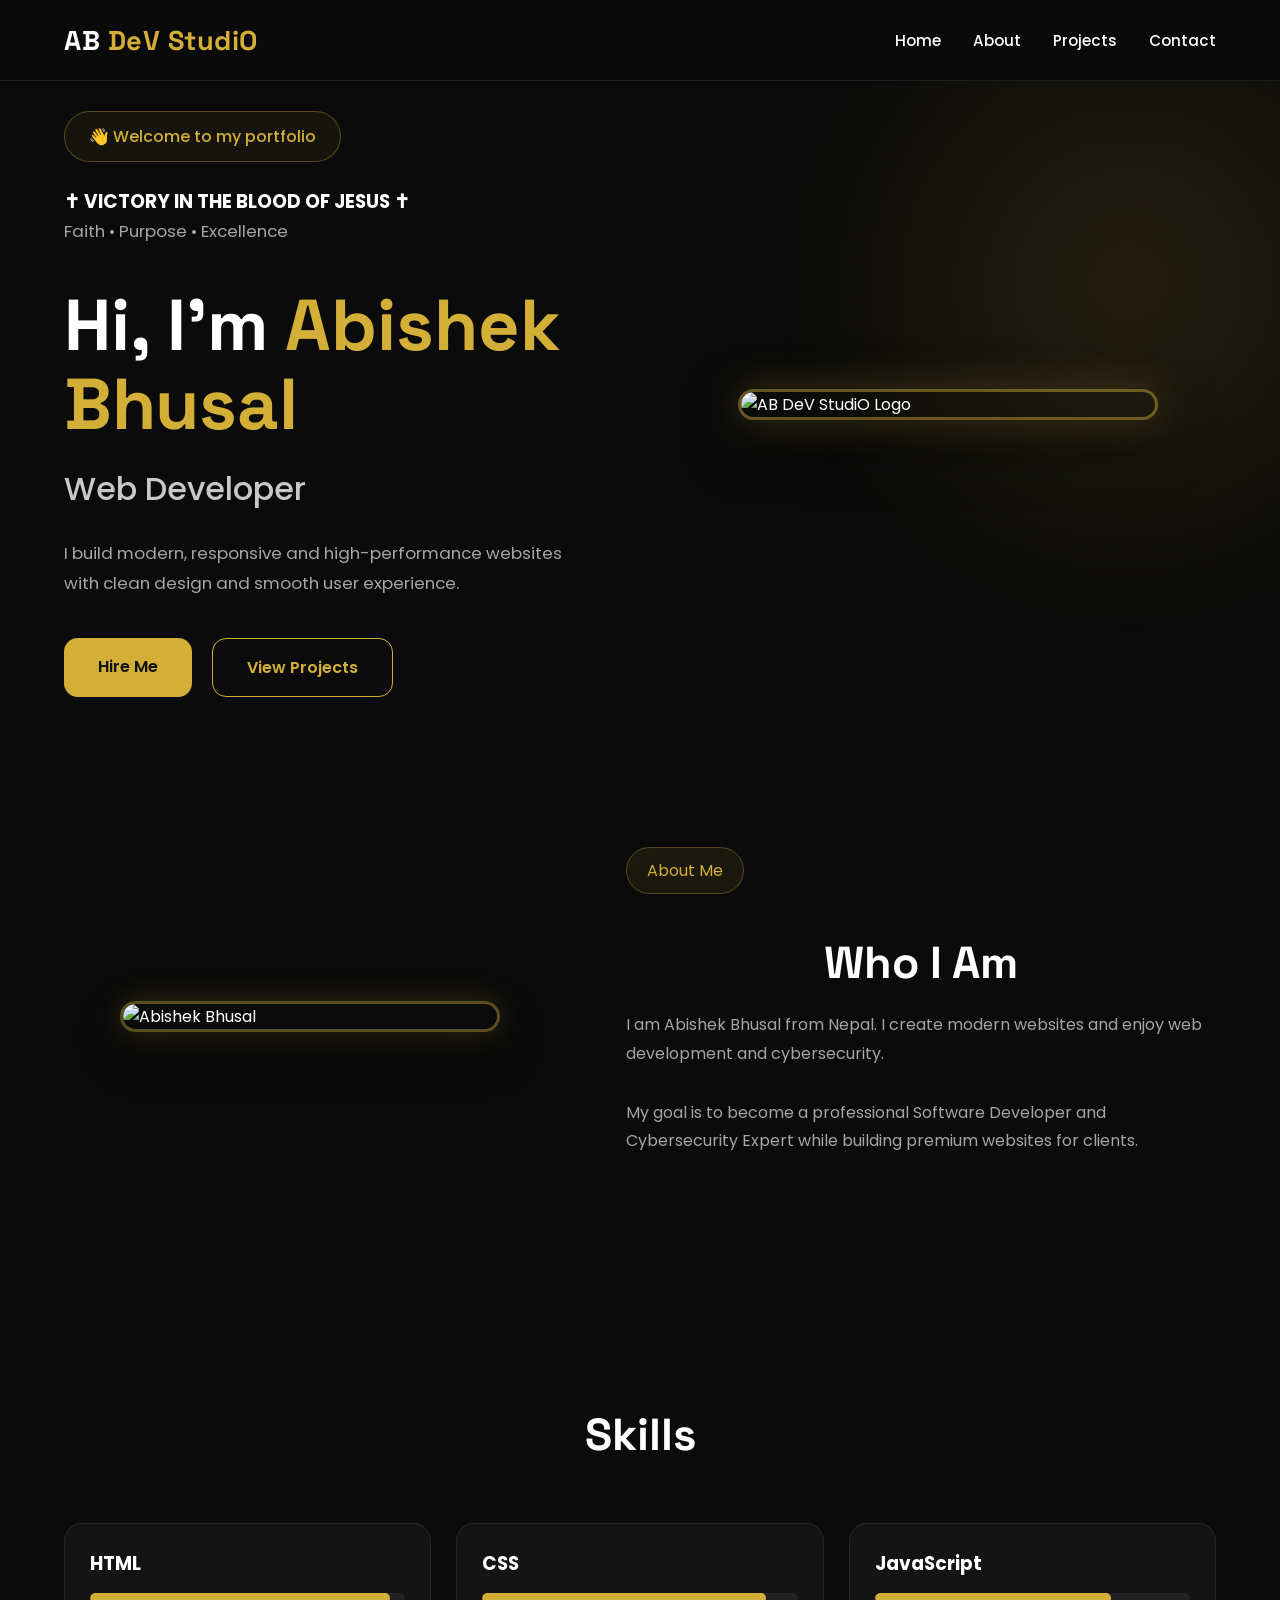
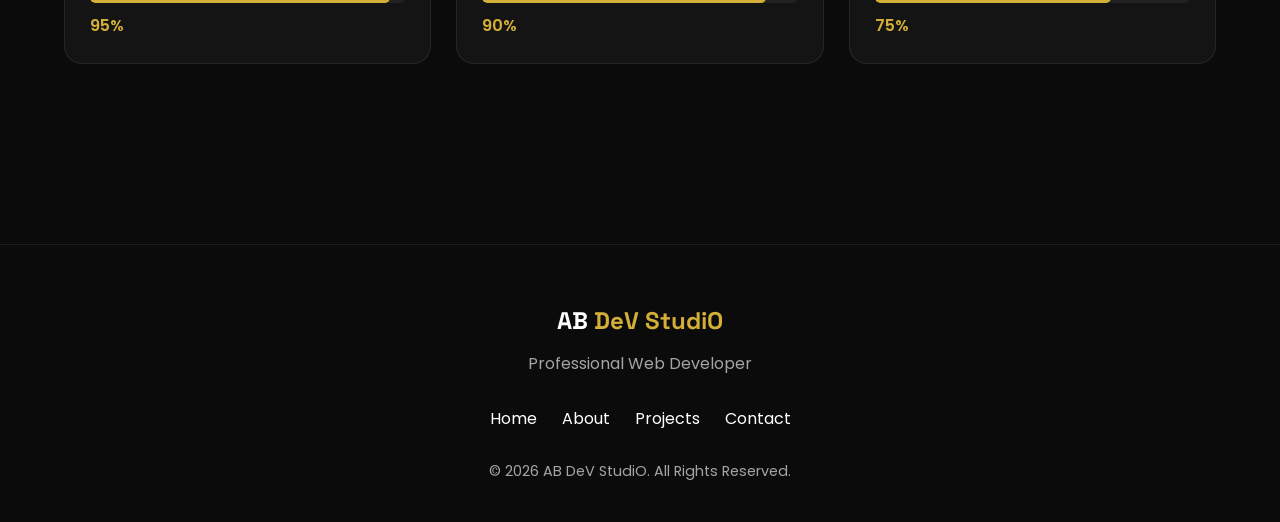
==== index.html @ 5a124c0c "Add files via upload" ====
<!DOCTYPE html>
<html lang="en">
<head>
<meta charset="UTF-8">
<meta name="viewport" content="width=device-width, initial-scale=1.0">
<title>Abishek Bhusal | Web Developer</title>
<link rel="stylesheet" href="style.css">
<link href="https://fonts.googleapis.com/css2?family=Poppins:wght@300;400;500;600;700&family=Space+Grotesk:wght@400;700&display=swap" rel="stylesheet">
</head>
<body>

<header>
  <div class="container navbar">
    <a class="logo" href="index.html">AB <span>DeV StudiO</span></a>
    <ul class="nav-links">
      <li><a href="index.html">Home</a></li>
      <li><a href="about.html">About</a></li>
      <li><a href="projects.html">Projects</a></li>
      <li><a href="contact.html">Contact</a></li>
    </ul>
  </div>
</header>

<section class="hero" id="home">
  <div class="container hero-container">
    <div class="hero-content">
      <span class="hero-tag">👋 Welcome to my portfolio</span>
      <h3 class="faith-text">✝ VICTORY IN THE BLOOD OF JESUS ✝</h3>
      <p class="faith-subtitle">Faith • Purpose • Excellence</p>
      <h1>Hi, I'm <span>Abishek Bhusal</span></h1>
      <h2>Web Developer</h2>
      <p>I build modern, responsive and high-performance websites with clean design and smooth user experience.</p>
      <div class="hero-buttons">
        <a href="contact.html" class="btn-primary">Hire Me</a>
        <a href="projects.html" class="btn-secondary">View Projects</a>
      </div>
    </div>
    <div class="hero-image">
      <img src="assets/logo.png" alt="AB DeV StudiO Logo">
    </div>
  </div>
</section>

<section class="about">

<div class="container about-container">

    <div class="about-image">
        <img src="assets/profile.png" alt="Abishek Bhusal">
    </div>

    <div class="about-content">

        <span class="section-tag">About Me</span>

        <h2 class="section-title">Who I Am</h2>

        <p>
            I am Abishek Bhusal from Nepal. I create modern websites and enjoy
            web development and cybersecurity.
        </p>

        <p>
            My goal is to become a professional Software Developer and
            Cybersecurity Expert while building premium websites for clients.
        </p>

    </div>

</div>

</section>

<section class="skills">
<div class="container">
<h2 class="section-title">Skills</h2>
<div class="skills-grid">
<div class="skill-card"><h3>HTML</h3><div class="progress"><span style="width:95%"></span></div><p>95%</p></div>
<div class="skill-card"><h3>CSS</h3><div class="progress"><span style="width:90%"></span></div><p>90%</p></div>
<div class="skill-card"><h3>JavaScript</h3><div class="progress"><span style="width:75%"></span></div><p>75%</p></div>
</div>
</div>
</section>

<footer class="footer">
<div class="container">
<h2>AB <span>DeV StudiO</span></h2>
<p>Professional Web Developer</p>
<div class="footer-links">
<a href="index.html">Home</a>
<a href="about.html">About</a>
<a href="projects.html">Projects</a>
<a href="contact.html">Contact</a>
</div>
<p class="copyright">© 2026 AB DeV StudiO. All Rights Reserved.</p>
</div>
</footer>

</body>
</html>
---- style.css ----
/* ========================================
   AB Dev Studio Portfolio
   Author: Abishek Bhusal
   Version: 1.0
======================================== */

/* Google Fonts are loaded from HTML */

/* CSS Variables */
:root{
    --bg:#0B0B0B;
    --card:#141414;
    --gold:#D4AF37;
    --white:#FFFFFF;
    --gray:#A5A5A5;

    --container:1200px;

    --transition:.3s ease;
}

/* Reset */

*{
    margin:0;
    padding:0;
    box-sizing:border-box;
}

/* Smooth Scroll */

html{
    scroll-behavior:smooth;
}

/* Body */

body{
    background:var(--bg);
    color:var(--white);
    font-family:'Poppins',sans-serif;
    overflow-x:hidden;
}

/* Images */

img{
    max-width:100%;
    display:block;
}

/* Links */

a{
    color:inherit;
    text-decoration:none;
}

/* List */

ul{
    list-style:none;
}

/* Buttons */

button{
    font-family:inherit;
    cursor:pointer;
}

/* Container */

.container{
    width:90%;
    max-width:var(--container);
    margin:auto;
}
/* ========================================
   HEADER
======================================== */

header {
    width: 100%;
    position: sticky;
    top: 0;
    left: 0;
    z-index: 1000;
    background: rgba(11, 11, 11, 0.85);
    backdrop-filter: blur(12px);
    border-bottom: 1px solid rgba(255, 255, 255, 0.08);
}

.navbar {
    height: 80px;
    display: flex;
    align-items: center;
    justify-content: space-between;
}

.logo {
    font-family: "Space Grotesk", sans-serif;
    font-size: 1.7rem;
    font-weight: 700;
    color: var(--white);
    letter-spacing: 0.5px;
}

.logo span {
    color: var(--gold);
}

.nav-links {
    display: flex;
    align-items: center;
    gap: 32px;
}

.nav-links a {
    color: var(--white);
    font-size: 0.95rem;
    font-weight: 500;
    transition: var(--transition);
    position: relative;
}

.nav-links a:hover {
    color: var(--gold);
}

.nav-links a::after {
    content: "";
    position: absolute;
    left: 0;
    bottom: -6px;
    width: 0;
    height: 2px;
    background: var(--gold);
    transition: var(--transition);
}

.nav-links a:hover::after {
    width: 100%;
}

/* Mobile */

@media (max-width: 768px) {

    .navbar {
        height: 70px;
    }

    .nav-links {
        display: none;
    }

}
/* ========================================
   HERO
======================================== */

.hero{
    min-height:auto;
    display:flex;
    align-items:center;
    padding:40px 0;
}

.hero-container{
    display:grid;
    grid-template-columns:1.1fr .9fr;
    align-items:center;
    gap:70px;
}

.hero-tag{
    display:inline-block;
    padding:10px 18px;
    border:1px solid rgba(212,175,55,.4);
    border-radius:50px;
    color:var(--gold);
    margin-bottom:22px;
    background:rgba(212,175,55,.08);
}

.hero h1{
    font-family:"Space Grotesk",sans-serif;
    font-size:4rem;
    line-height:1.1;
    margin-bottom:18px;
}

.hero h1 span{
    color:var(--gold);
}

.hero h2{
    font-size:1.8rem;
    color:var(--gray);
    margin-bottom:22px;
    font-weight:500;
}

.hero p{
    max-width:560px;
    line-height:1.8;
    color:#cfcfcf;
    margin-bottom:35px;
}

.hero-buttons{
    display:flex;
    gap:18px;
    flex-wrap:wrap;
}

.btn-primary,
.btn-secondary{
    padding:15px 32px;
    border-radius:12px;
    font-weight:600;
    transition:var(--transition);
}

.btn-primary{
    background:var(--gold);
    color:#111;
}

.btn-primary:hover{
    transform:translateY(-4px);
}

.btn-secondary{
    border:1px solid var(--gold);
    color:var(--gold);
}

.btn-secondary:hover{
    background:var(--gold);
    color:#111;
}

.hero-image{
    display:flex;
    justify-content:center;
}

.hero-image img{
    width:420px;
    max-width:100%;
    border-radius:28px;
    border:3px solid rgba(212,175,55,.35);
    box-shadow:
        0 0 30px rgba(212,175,55,.25),
        0 25px 70px rgba(0,0,0,.45);
    transition:var(--transition);
}

.hero-image img:hover{
    transform:translateY(-10px);
}

@media(max-width:900px){

.hero-container{
grid-template-columns:1fr;
text-align:center;
}

.hero p{
margin:auto auto 35px;
}

.hero-buttons{
justify-content:center;
}

.hero h1{
font-size:3rem;
}

.hero-image{
margin-top:40px;
}

.hero-image img{
width:320px;
}

}
/* ========================================
   PREMIUM HERO SECTION
======================================== */

.hero{
    min-height:calc(100vh - 80px);
    display:flex;
    align-items:center;
    position:relative;
    overflow:hidden;
    padding:80px 0;
}

.hero::before{
    content:"";
    position:absolute;
    width:700px;
    height:700px;
    right:-200px;
    top:-150px;
    background:radial-gradient(circle,rgba(212,175,55,.12),transparent 70%);
    filter:blur(20px);
    z-index:0;
}

.hero-container{
    display:grid;
    grid-template-columns:1fr 1fr;
    gap:80px;
    align-items:center;
    position:relative;
    z-index:2;
}

.hero-tag{
    display:inline-block;
    padding:12px 24px;
    border:1px solid rgba(212,175,55,.35);
    border-radius:999px;
    color:var(--gold);
    margin-bottom:25px;
    background:rgba(212,175,55,.06);
    font-weight:500;
}

.hero h1{
    font-size:4.5rem;
    line-height:1.1;
    margin-bottom:20px;
    font-family:"Space Grotesk",sans-serif;
}

.hero h1 span{
    color:var(--gold);
}

.hero h2{
    font-size:2rem;
    color:#c8c8c8;
    margin-bottom:25px;
}

.hero p{
    max-width:600px;
    color:var(--gray);
    line-height:1.8;
    font-size:1.05rem;
    margin-bottom:40px;
}

.hero-buttons{
    display:flex;
    gap:20px;
}

.btn-primary,
.btn-secondary{
    padding:16px 34px;
    border-radius:14px;
    font-weight:600;
    transition:.35s;
}

.btn-primary{
    background:var(--gold);
    color:#111;
}

.btn-primary:hover{
    transform:translateY(-6px);
    box-shadow:0 15px 35px rgba(212,175,55,.35);
}

.btn-secondary{
    border:1px solid var(--gold);
    color:var(--gold);
}

.btn-secondary:hover{
    background:var(--gold);
    color:#111;
}

.hero-image{
    display:flex;
    justify-content:center;
}

.hero-image img{
    width:420px;
    border-radius:30px;
    border:3px solid rgba(212,175,55,.45);
    box-shadow:
    0 0 40px rgba(212,175,55,.25),
    0 20px 60px rgba(0,0,0,.5);
    transition:.4s;
}

.hero-image img:hover{
    transform:translateY(-10px) scale(1.02);
}

@media(max-width:900px){

.hero-container{
grid-template-columns:1fr;
text-align:center;
}

.hero p{
margin:auto auto 35px;
}

.hero-buttons{
justify-content:center;
}

.hero h1{
font-size:3rem;
}

.hero-image{
margin-top:40px;
}

.hero-image img{
width:320px;
}

}
/* ========================================
   ABOUT SECTION
======================================== */

.about{
    padding:100px 0;
}

.about-container{
    display:grid;
    grid-template-columns:1fr 1.2fr;
    gap:70px;
    align-items:center;
}

.about-image{
    display:flex;
    justify-content:center;
}

.about-image img{
    width:380px;
    border-radius:25px;
    border:3px solid rgba(212,175,55,.4);
    box-shadow:
        0 0 30px rgba(212,175,55,.2),
        0 20px 50px rgba(0,0,0,.4);
}

.section-tag{
    display:inline-block;
    padding:10px 20px;
    background:rgba(212,175,55,.08);
    border:1px solid rgba(212,175,55,.3);
    color:var(--gold);
    border-radius:50px;
    margin-bottom:20px;
}

.about-content h2{
    font-size:2.8rem;
    margin-bottom:20px;
    font-family:"Space Grotesk",sans-serif;
}

.about-content p{
    color:var(--gray);
    line-height:1.8;
    margin-bottom:30px;
}

.about-info{
    display:grid;
    grid-template-columns:repeat(2,1fr);
    gap:18px;
}

.about-info div{
    background:var(--card);
    padding:18px;
    border-radius:12px;
    border:1px solid rgba(255,255,255,.06);
}

.about-info strong{
    color:var(--gold);
}

@media(max-width:900px){

.about-container{
    grid-template-columns:1fr;
    text-align:center;
}

.about-image{
    margin-bottom:40px;
}

.about-image img{
    width:300px;
}

.about-info{
    grid-template-columns:1fr;
}

}
/* ========================================
   SKILLS
======================================== */

.skills{
    padding:100px 0;
}

.section-title{
    font-size:2.8rem;
    text-align:center;
    margin:20px 0 60px;
    font-family:"Space Grotesk",sans-serif;
}

.skills .section-tag{
    display:table;
    margin:0 auto;
}

.skills-grid{
    display:grid;
    grid-template-columns:repeat(auto-fit,minmax(280px,1fr));
    gap:25px;
}

.skill-card{
    background:var(--card);
    padding:25px;
    border-radius:18px;
    border:1px solid rgba(255,255,255,.08);
    transition:.3s;
}

.skill-card:hover{
    transform:translateY(-8px);
    border-color:rgba(212,175,55,.5);
}

.skill-card h3{
    margin-bottom:15px;
}

.progress{
    width:100%;
    height:10px;
    background:#222;
    border-radius:50px;
    overflow:hidden;
    margin-bottom:10px;
}

.progress span{
    display:block;
    height:100%;
    background:var(--gold);
    border-radius:50px;
}

.skill-card p{
    color:var(--gold);
    font-weight:600;
}
/* ========================================
   SERVICES
======================================== */

.services{
    padding:100px 0;
}

.services-grid{
    display:grid;
    grid-template-columns:repeat(auto-fit,minmax(300px,1fr));
    gap:30px;
}

.service-card{
    background:var(--card);
    padding:35px;
    border-radius:20px;
    border:1px solid rgba(255,255,255,.08);
    transition:.3s;
}

.service-card:hover{
    transform:translateY(-10px);
    border-color:var(--gold);
    box-shadow:0 20px 40px rgba(212,175,55,.15);
}

.service-card h3{
    color:var(--gold);
    margin-bottom:18px;
    font-size:1.4rem;
}

.service-card p{
    color:var(--gray);
    line-height:1.8;
}
/* ========================================
   SERVICES
======================================== */

.services{
    padding:100px 0;
}

.services-grid{
    display:grid;
    grid-template-columns:repeat(auto-fit,minmax(300px,1fr));
    gap:30px;
}

.service-card{
    background:var(--card);
    padding:35px;
    border-radius:20px;
    border:1px solid rgba(255,255,255,.08);
    transition:.3s;
}

.service-card:hover{
    transform:translateY(-10px);
    border-color:var(--gold);
    box-shadow:0 20px 40px rgba(212,175,55,.15);
}

.service-card h3{
    color:var(--gold);
    margin-bottom:18px;
    font-size:1.4rem;
}

.service-card p{
    color:var(--gray);
    line-height:1.8;
}
/* ========================================
   CONTACT
======================================== */

.contact{
    padding:100px 0;
}

.contact-container{
    display:grid;
    grid-template-columns:1fr 1fr;
    gap:50px;
    align-items:start;
}

.contact-info h3{
    color:var(--gold);
    margin-bottom:20px;
}

.contact-info p{
    color:var(--gray);
    line-height:1.8;
    margin-bottom:15px;
}

.contact-form{
    display:flex;
    flex-direction:column;
    gap:20px;
}

.contact-form input,
.contact-form textarea{
    width:100%;
    padding:16px;
    background:var(--card);
    border:1px solid rgba(255,255,255,.08);
    border-radius:12px;
    color:var(--white);
    font-family:inherit;
}

.contact-form input:focus,
.contact-form textarea:focus{
    outline:none;
    border-color:var(--gold);
}

.contact-form textarea{
    resize:none;
}

@media(max-width:900px){

.contact-container{
    grid-template-columns:1fr;
}

}
/* ========================================
   FOOTER
======================================== */

.footer{
    padding:60px 0 30px;
    text-align:center;
    border-top:1px solid rgba(255,255,255,.08);
    margin-top:80px;
}

.footer h2{
    font-family:"Space Grotesk",sans-serif;
    margin-bottom:15px;
}

.footer h2 span{
    color:var(--gold);
}

.footer p{
    color:var(--gray);
    margin:10px 0;
}

.footer-links{
    display:flex;
    justify-content:center;
    gap:25px;
    flex-wrap:wrap;
    margin:30px 0;
}

.footer-links a{
    transition:.3s;
}

.footer-links a:hover{
    color:var(--gold);
}

.copyright{
    font-size:.9rem;
    color:#888;
}
/* Home Hero Fix */
.hero{
    min-height: auto !important;
    padding: 30px 0 50px !important;
}

.hero-container{
    min-height: auto !important;
}
.social-links{
    display:flex;
    justify-content:center;
    flex-wrap:wrap;
    gap:15px;
    margin-top:30px;
}

.social-links a{
    background:#141414;
    color:#fff;
    padding:12px 22px;
    border:1px solid rgba(212,175,55,.4);
    border-radius:12px;
    transition:.3s;
    font-weight:600;
}

.social-links a:hover{
    background:#D4AF37;
    color:#111;
    transform:translateY(-5px);
}
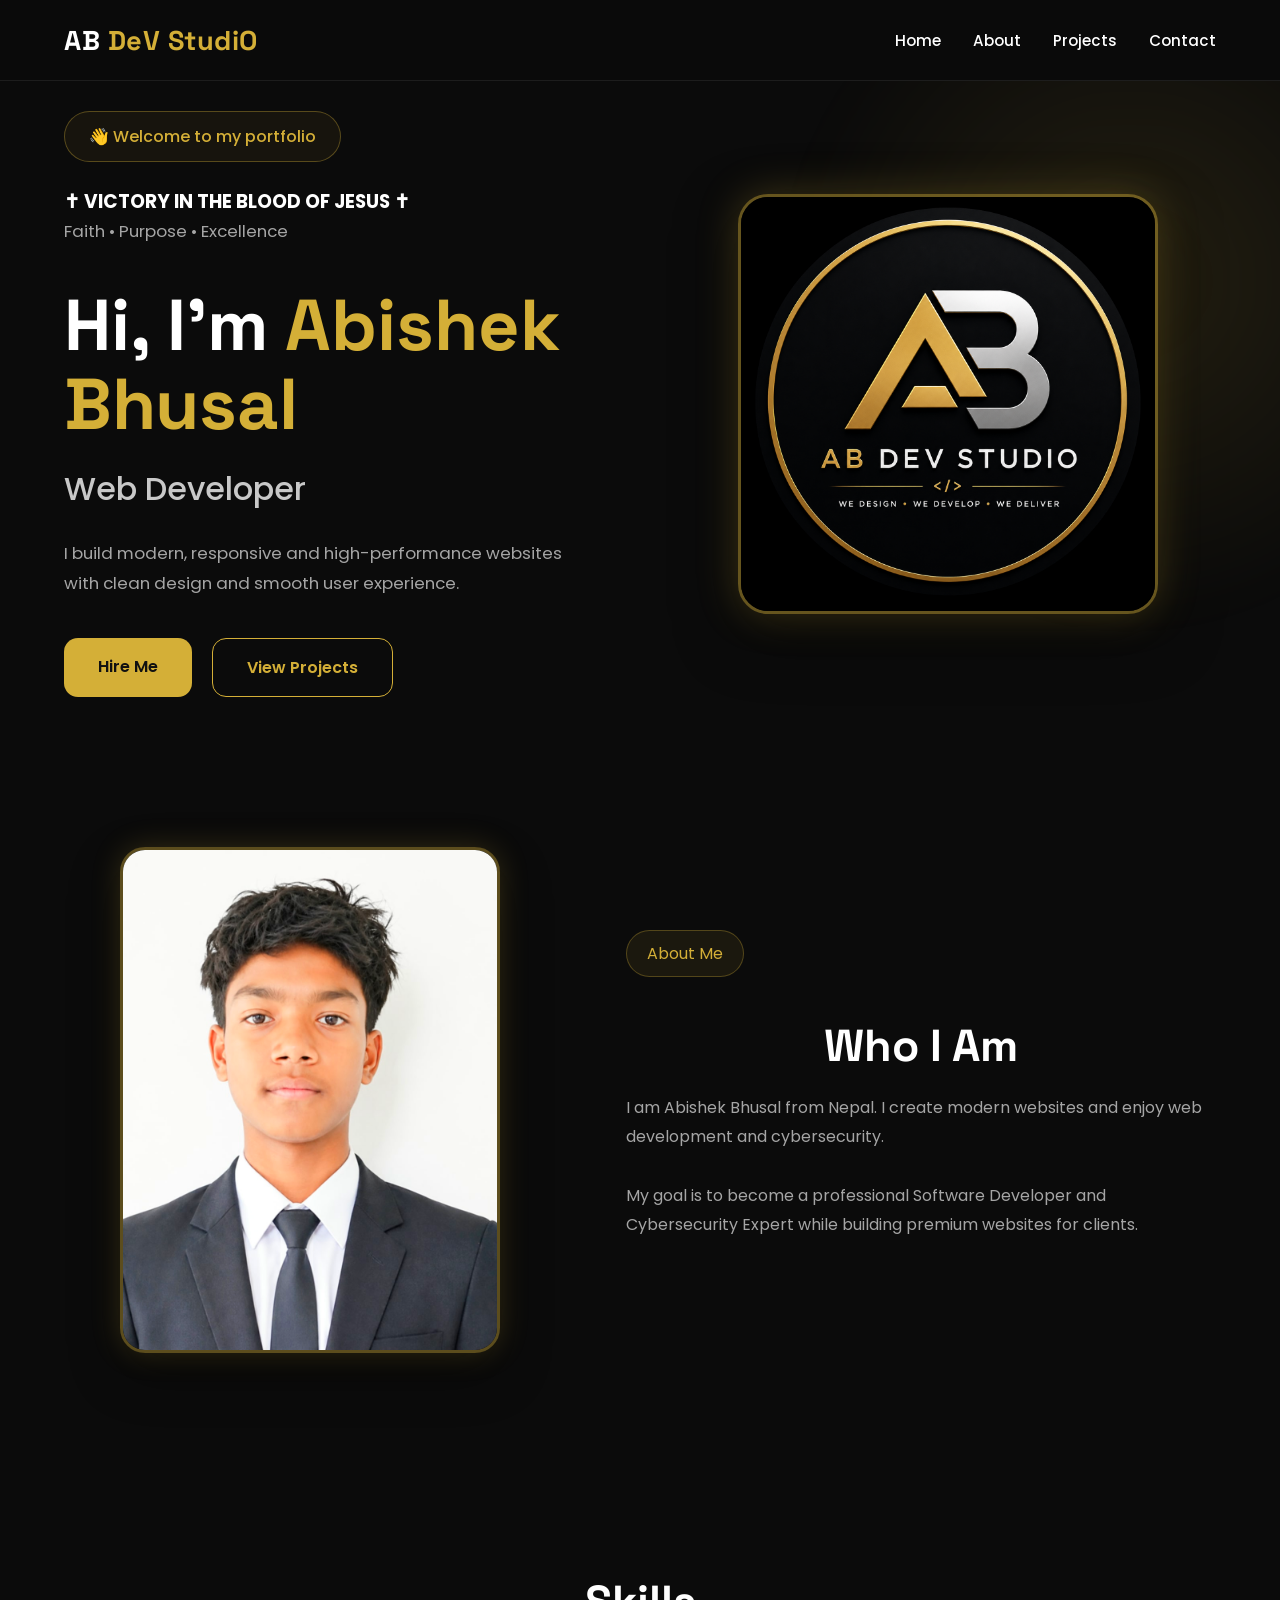
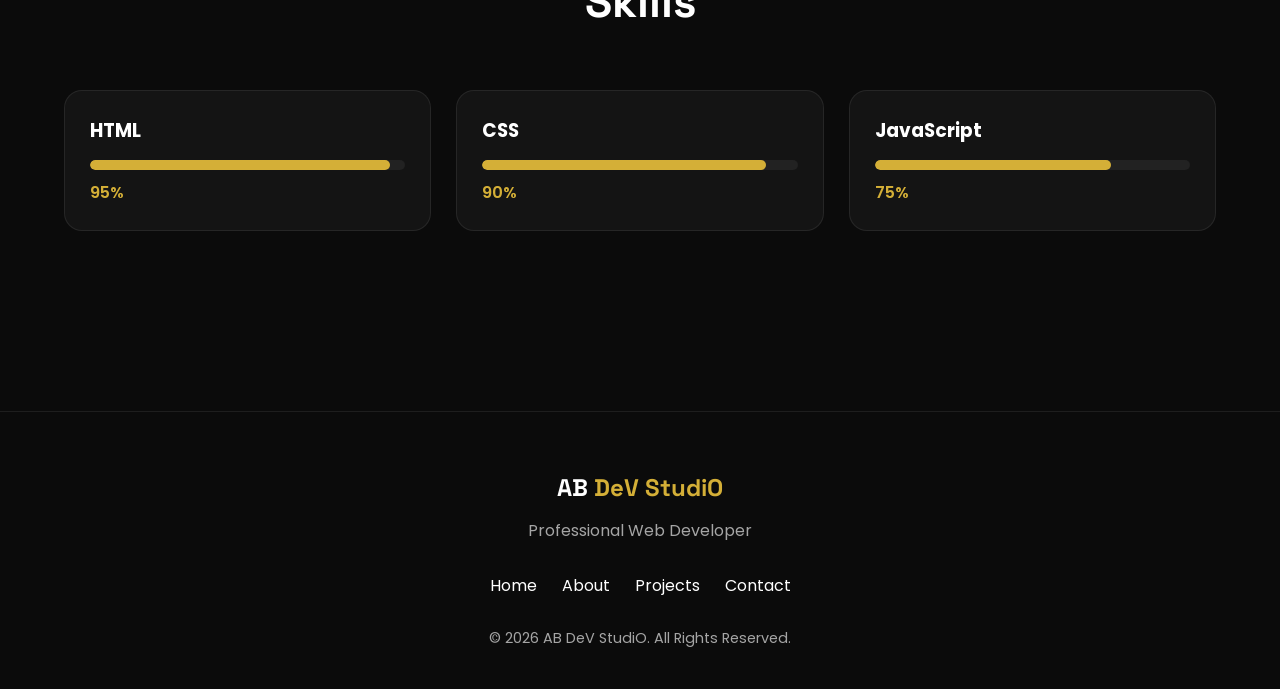
==== commit 4d20b3b0: "Update image source paths in index.html" ====
--- a/index.html
+++ b/index.html
@@ -3,6 +3,7 @@
 <head>
 <meta charset="UTF-8">
 <meta name="viewport" content="width=device-width, initial-scale=1.0">
+<meta name="google-site-verification" content="bFgdD1DpNblsDL73Fuq7qPVCPNUJFJnzAV15M9l3wX4" />
 <title>Abishek Bhusal | Web Developer</title>
 <link rel="stylesheet" href="style.css">
 <link href="https://fonts.googleapis.com/css2?family=Poppins:wght@300;400;500;600;700&family=Space+Grotesk:wght@400;700&display=swap" rel="stylesheet">
@@ -36,7 +37,7 @@
       </div>
     </div>
     <div class="hero-image">
-      <img src="assets/logo.png" alt="AB DeV StudiO Logo">
+      <img src="logo.png" alt="AB DeV StudiO Logo">
     </div>
   </div>
 </section>
@@ -46,7 +47,7 @@
 <div class="container about-container">
 
     <div class="about-image">
-        <img src="assets/profile.png" alt="Abishek Bhusal">
+        <img src="profile.png" alt="Abishek Bhusal">
     </div>
 
     <div class="about-content">
@@ -97,4 +98,4 @@
 </footer>
 
 </body>
-</html>+</html>
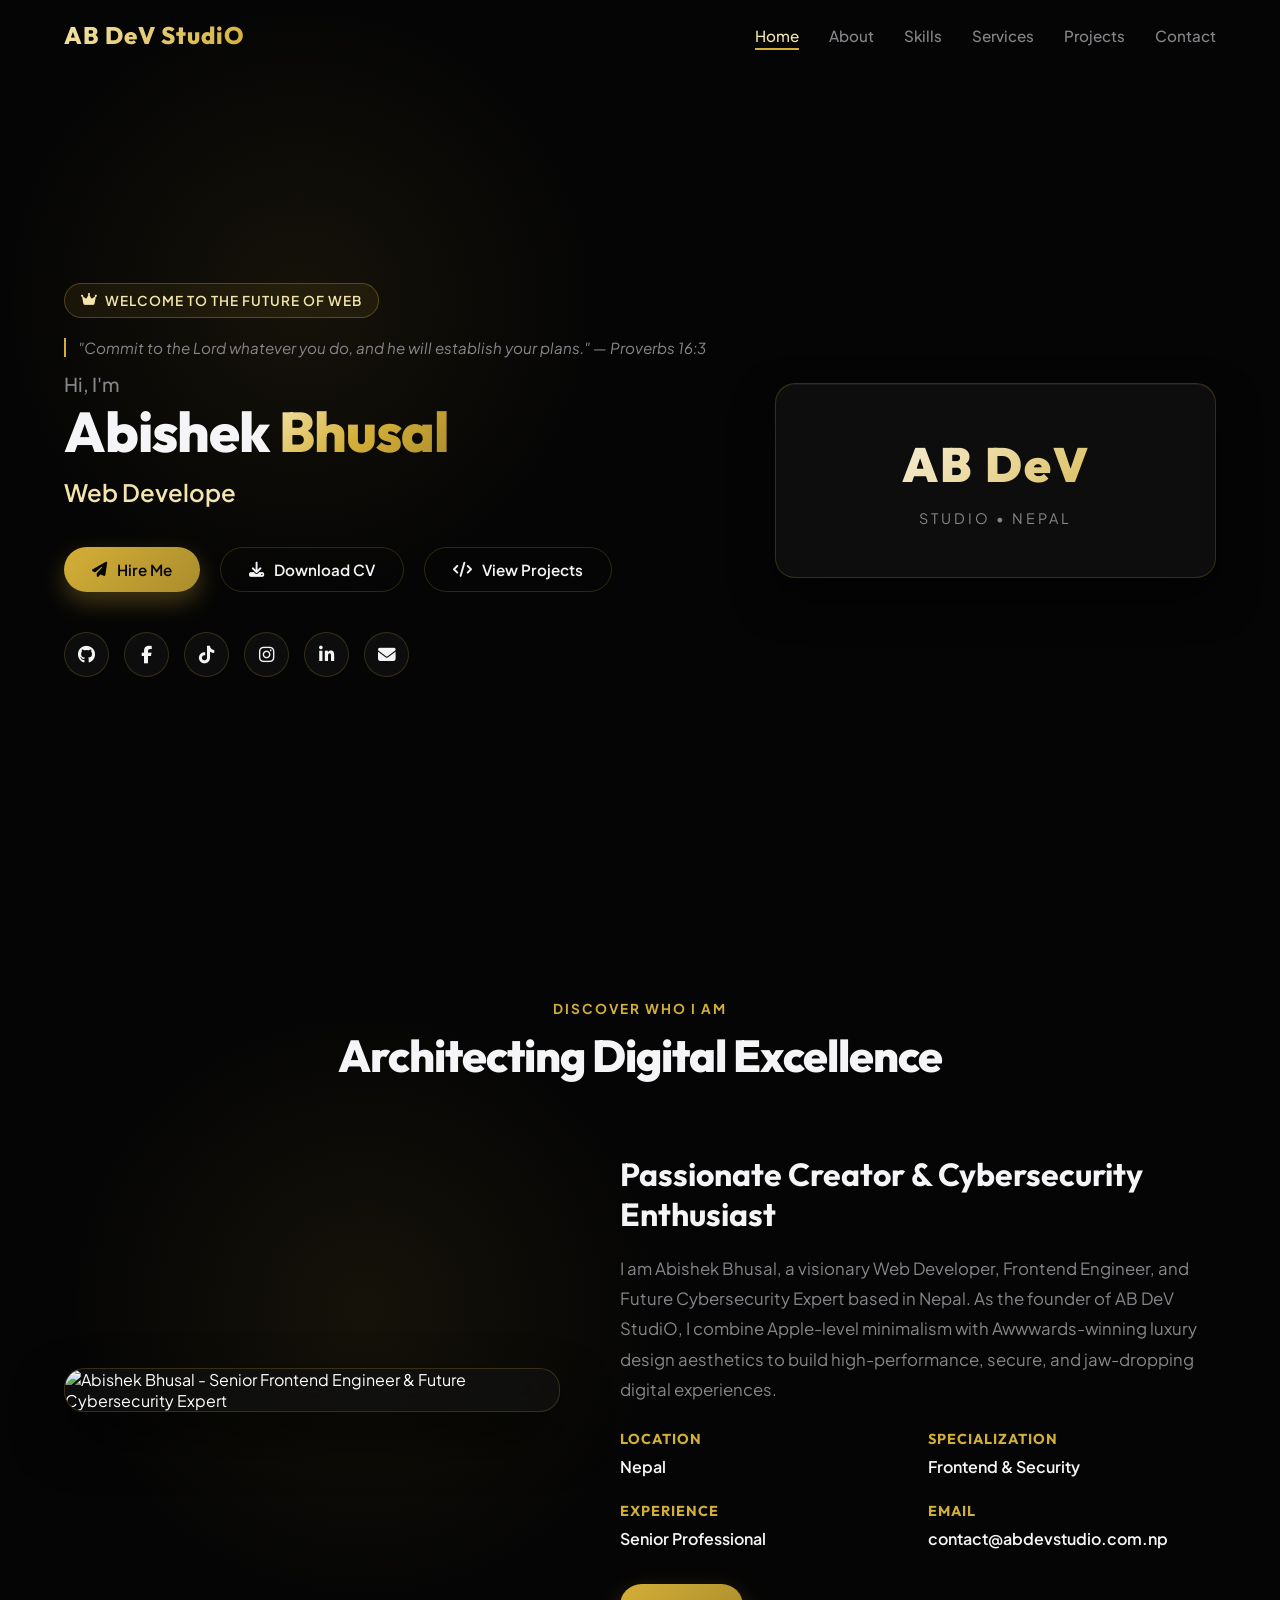
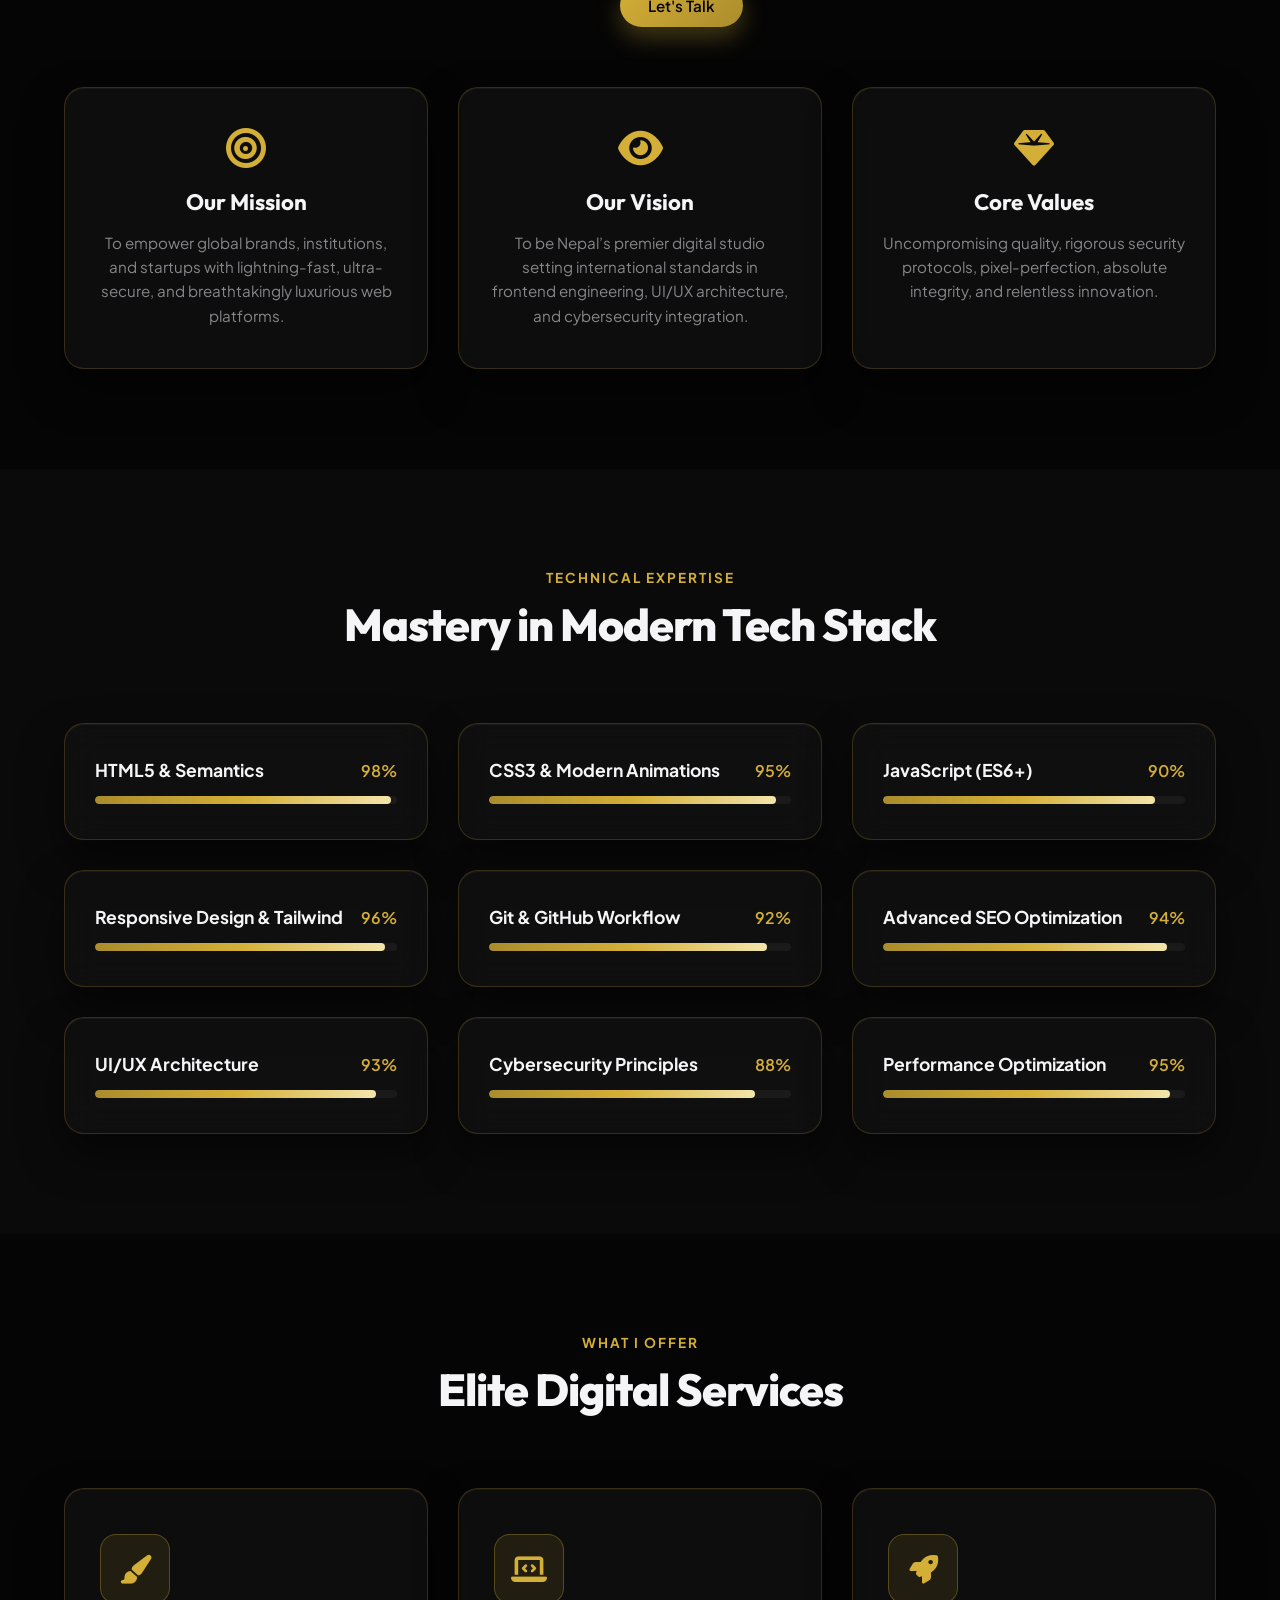
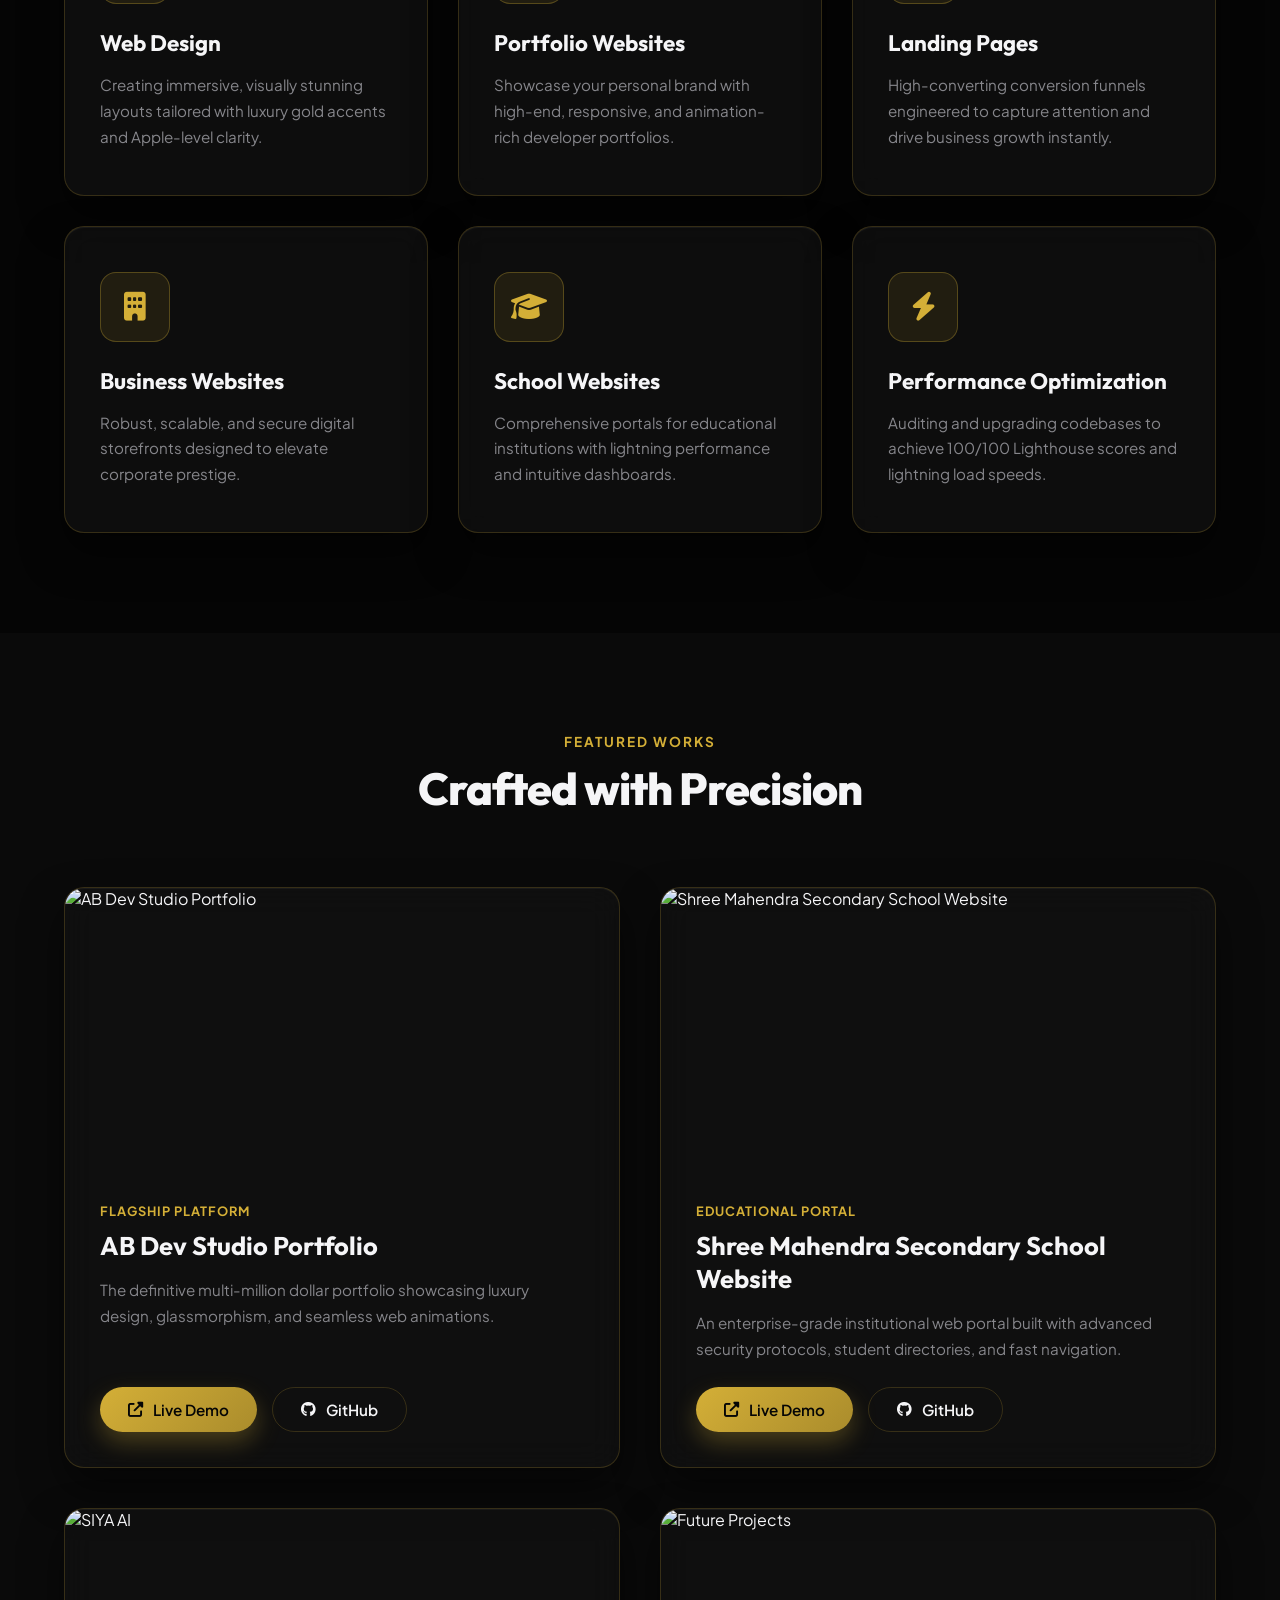
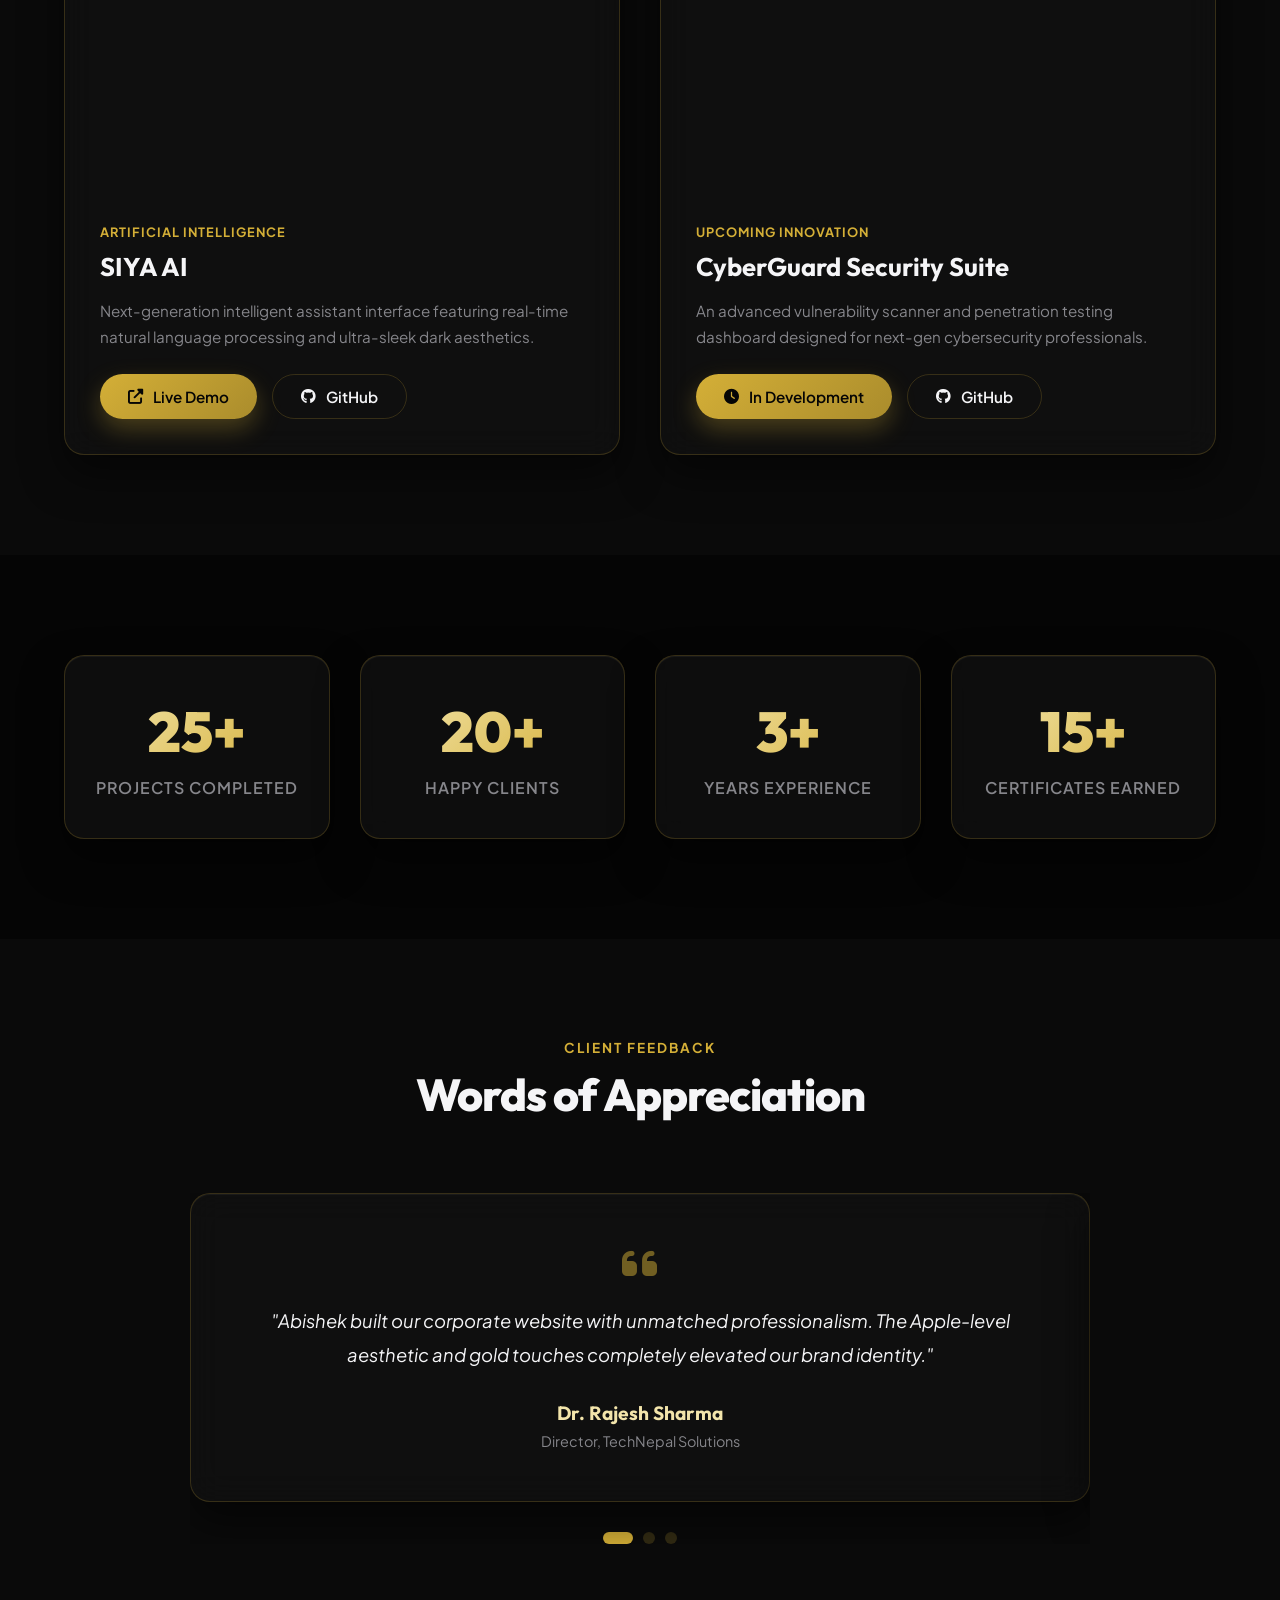
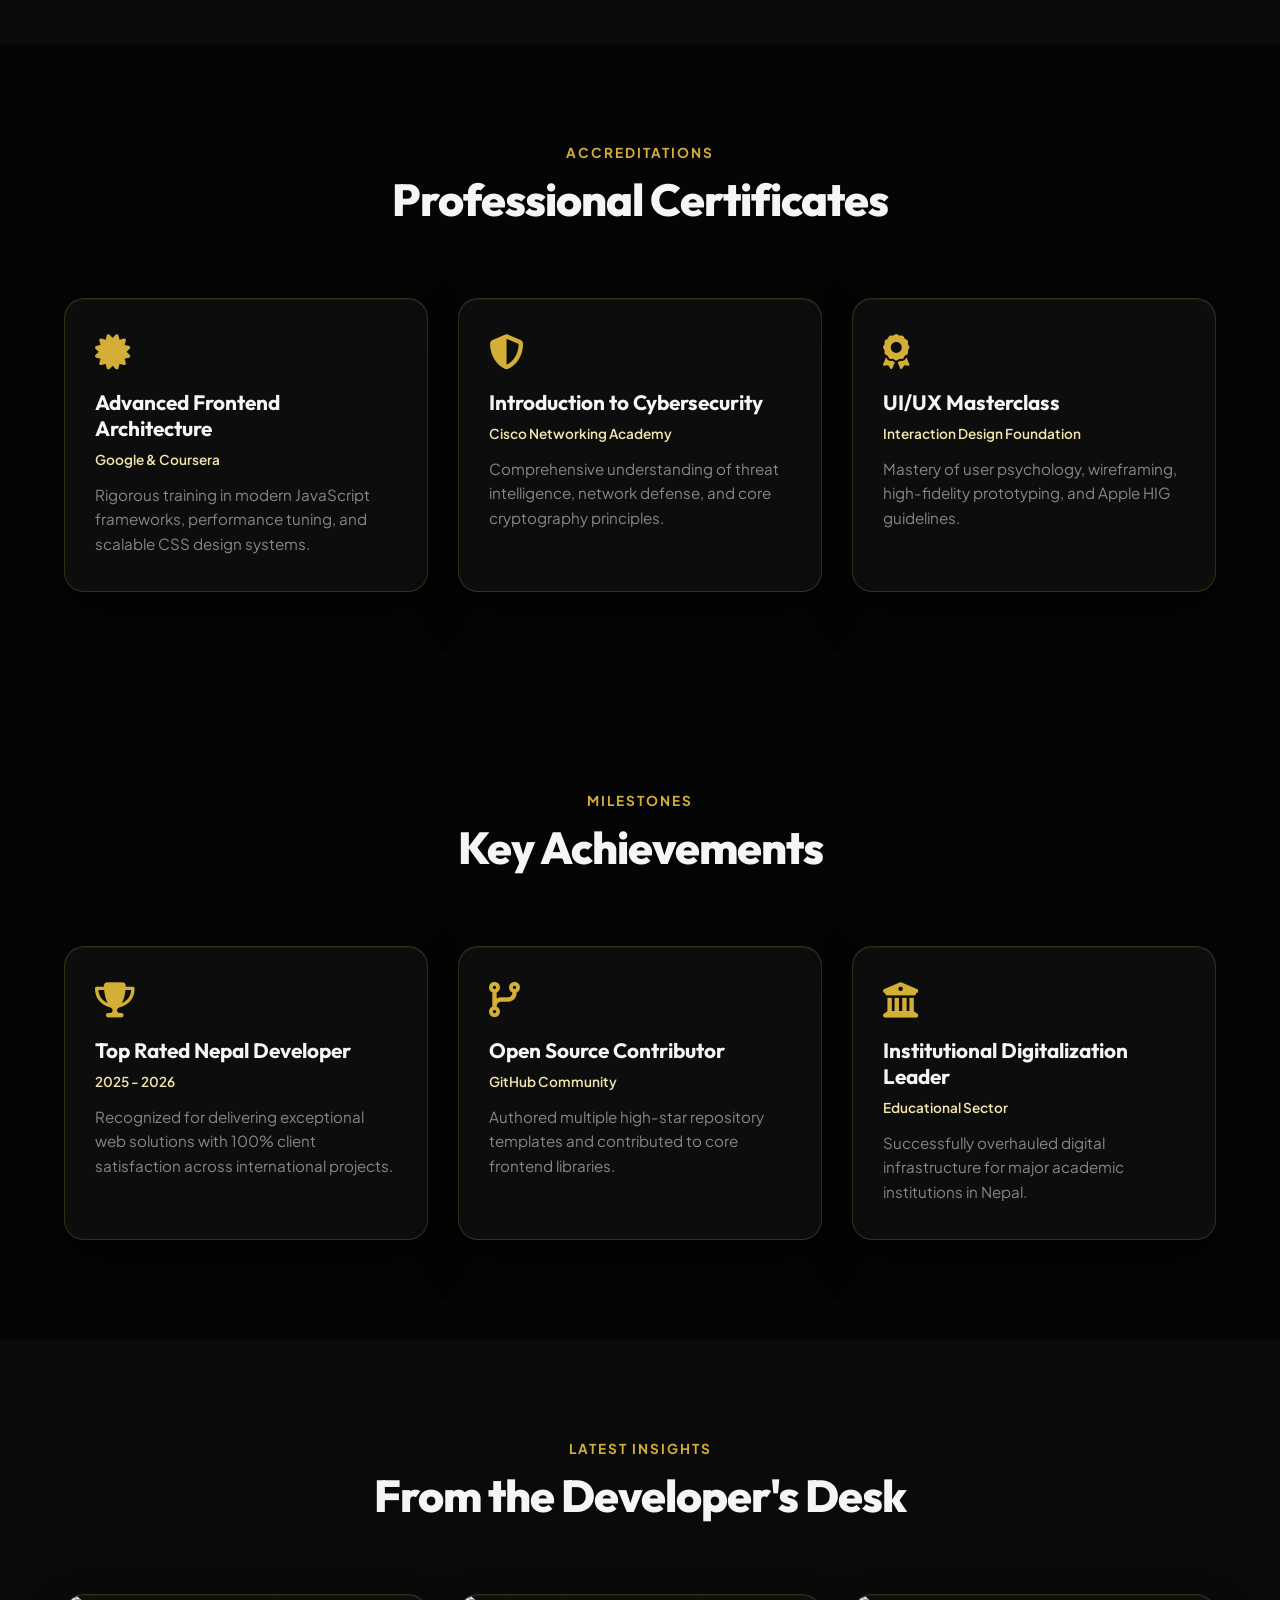
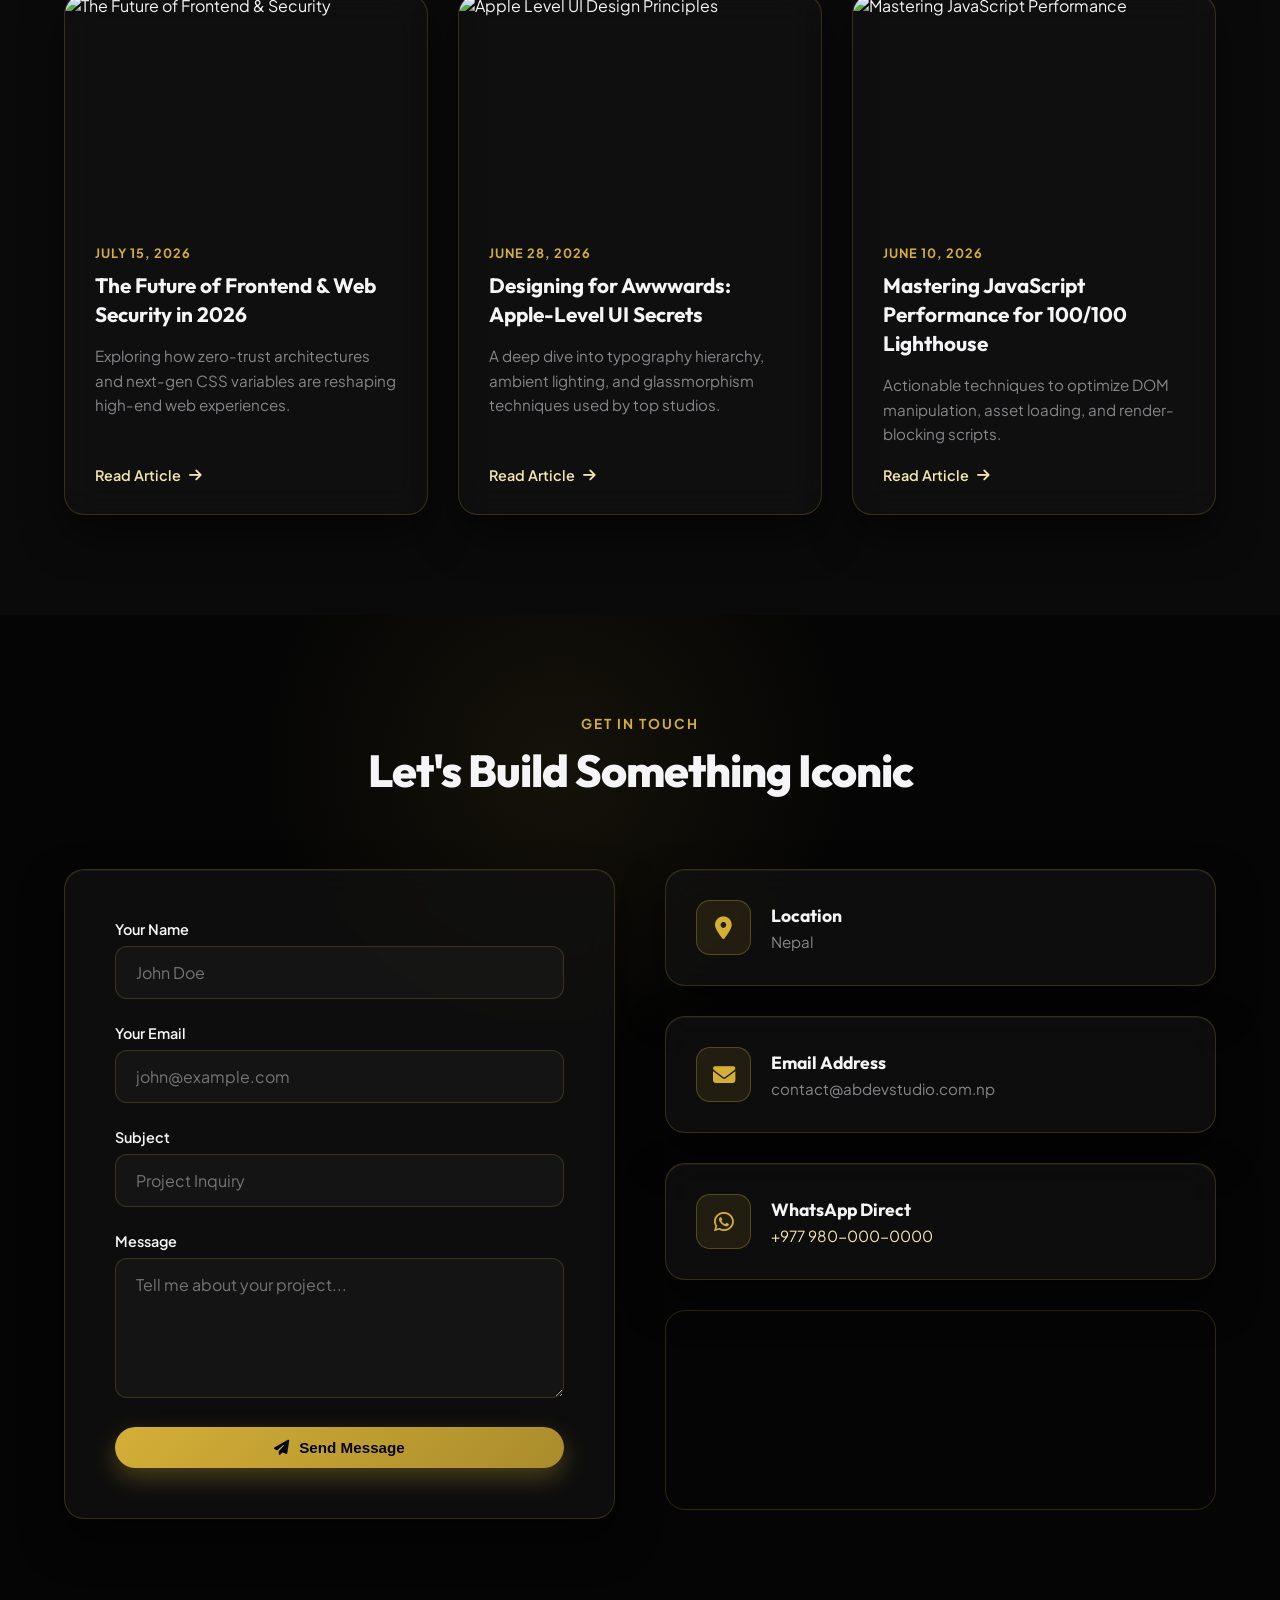
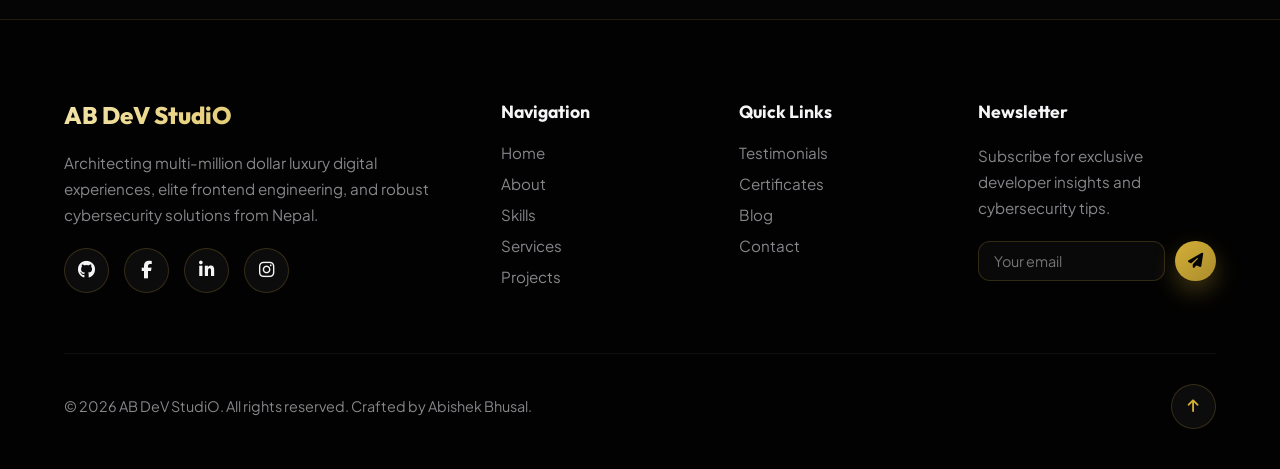
==== commit 6ca4dc80: "Add files via upload" ====
--- a/index.html
+++ b/index.html
@@ -1,101 +1,1860 @@
 <!DOCTYPE html>
-<html lang="en">
+<html lang="en" class="dark">
 <head>
-<meta charset="UTF-8">
-<meta name="viewport" content="width=device-width, initial-scale=1.0">
-<meta name="google-site-verification" content="bFgdD1DpNblsDL73Fuq7qPVCPNUJFJnzAV15M9l3wX4" />
-<title>Abishek Bhusal | Web Developer</title>
-<link rel="stylesheet" href="style.css">
-<link href="https://fonts.googleapis.com/css2?family=Poppins:wght@300;400;500;600;700&family=Space+Grotesk:wght@400;700&display=swap" rel="stylesheet">
+    <meta charset="UTF-8">
+    <meta name="viewport" content="width=device-width, initial-scale=1.0">
+    <title>Abishek Bhusal | Senior Web Developer & Future Cybersecurity Expert | AB DeV StudiO</title>
+    <meta name="description" content="Official portfolio of Abishek Bhusal, founder of AB DeV StudiO. Elite Web Developer, Frontend Engineer, UI/UX Designer, and Future Cybersecurity Expert based in Nepal.">
+    <meta name="keywords" content="Abishek Bhusal, AB DeV StudiO, Web Developer Nepal, Frontend Developer, Cybersecurity Expert, UI UX Designer, Portfolio, Apple Level UI, Awwwards">
+    <meta name="author" content="Abishek Bhusal">
+    <meta name="robots" content="index, follow">
+    <link rel="canonical" href="https://abdevstudio.com.np/">
+    <meta name="theme-color" content="#0a0a0a">
+
+    <!-- Open Graph / Facebook -->
+    <meta property="og:type" content="website">
+    <meta property="og:url" content="https://abdevstudio.com.np/">
+    <meta property="og:title" content="Abishek Bhusal | Senior Web Developer & Future Cybersecurity Expert">
+    <meta property="og:description" content="Explore the elite digital universe of AB DeV StudiO. Apple-level UI/UX, luxury design, and cutting-edge web development.">
+    <meta property="og:image" content="https://abdevstudio.com.np/assets/og-image.jpg">
+
+    <!-- Twitter Card -->
+    <meta name="twitter:card" content="summary_large_image">
+    <meta name="twitter:url" content="https://abdevstudio.com.np/">
+    <meta name="twitter:title" content="Abishek Bhusal | AB DeV StudiO">
+    <meta name="twitter:description" content="Elite Web Developer and Cybersecurity Enthusiast from Nepal.">
+    <meta name="twitter:image" content="https://abdevstudio.com.np/assets/og-image.jpg">
+
+    <!-- Favicon & Icons -->
+    <link rel="icon" type="image/png" sizes="32x32" href="/assets/favicon-32x32.png">
+    <link rel="apple-touch-icon" sizes="180x180" href="/assets/apple-touch-icon.png">
+    <link rel="manifest" href="/site.webmanifest">
+
+    <!-- Preconnect / Performance -->
+    <link rel="preconnect" href="https://fonts.googleapis.com">
+    <link rel="preconnect" href="https://fonts.gstatic.com" crossorigin>
+    <link href="https://fonts.googleapis.com/css2?family=Plus+Jakarta+Sans:wght@300;400;500;600;700;800&family=Outfit:wght@300;400;500;600;700;800;900&display=swap" rel="stylesheet">
+    <link rel="stylesheet" href="https://cdnjs.cloudflare.com/ajax/libs/font-awesome/6.4.0/css/all.min.css">
+
+    <!-- JSON-LD Schemas -->
+    <script type="application/ld+json">
+    {
+      "@context": "https://schema.org",
+      "@type": "Person",
+      "name": "Abishek Bhusal",
+      "url": "https://abdevstudio.com.np/",
+      "image": "https://abdevstudio.com.np/assets/profile.jpg",
+      "sameAs": [
+        "https://github.com/abishekbhusal",
+        "https://linkedin.com/in/abishekbhusal",
+        "https://facebook.com/abishekbhusal",
+        "https://instagram.com/abishekbhusal",
+        "https://tiktok.com/@abishekbhusal"
+      ],
+      "jobTitle": "Senior Web Developer & Future Cybersecurity Expert",
+      "worksFor": {
+        "@type": "Organization",
+        "name": "AB DeV StudiO"
+      },
+      "address": {
+        "@type": "PostalAddress",
+        "addressCountry": "Nepal"
+      }
+    }
+    </script>
+    <script type="application/ld+json">
+    {
+      "@context": "https://schema.org",
+      "@type": "WebSite",
+      "url": "https://abdevstudio.com.np/",
+      "name": "AB DeV StudiO Portfolio",
+      "author": {
+        "@type": "Person",
+        "name": "Abishek Bhusal"
+      }
+    }
+    </script>
+
+    <!-- Inline Core Styles for Ultra-Luxury Black + Gold Theme & Animations -->
+    <style>
+        :root {
+            --bg-primary: #050505;
+            --bg-secondary: #0a0a0a;
+            --bg-glass: rgba(18, 18, 18, 0.7);
+            --border-glass: rgba(212, 175, 55, 0.2);
+            --gold-primary: #d4af37;
+            --gold-light: #f3e5ab;
+            --gold-dark: #aa8c2c;
+            --text-main: #f5f5f7;
+            --text-muted: #86868b;
+            --accent-glow: rgba(212, 175, 55, 0.15);
+            --transition-smooth: all 0.4s cubic-bezier(0.16, 1, 0.3, 1);
+        }
+
+        * {
+            margin: 0;
+            padding: 0;
+            box-sizing: border-box;
+            outline: none;
+            border: none;
+            text-decoration: none;
+            list-style: none;
+            scroll-behavior: smooth;
+        }
+
+        body {
+            font-family: 'Plus Jakarta Sans', sans-serif;
+            background-color: var(--bg-primary);
+            color: var(--text-main);
+            overflow-x: hidden;
+            position: relative;
+        }
+
+        h1, h2, h3, h4, h5, h6 {
+            font-family: 'Outfit', sans-serif;
+        }
+
+        /* Custom Scrollbar */
+        ::-webkit-scrollbar {
+            width: 8px;
+        }
+        ::-webkit-scrollbar-track {
+            background: var(--bg-primary);
+        }
+        ::-webkit-scrollbar-thumb {
+            background: var(--gold-dark);
+            border-radius: 4px;
+        }
+        ::-webkit-scrollbar-thumb:hover {
+            background: var(--gold-primary);
+        }
+
+        /* Loading Screen */
+        #loader {
+            position: fixed;
+            top: 0;
+            left: 0;
+            width: 100%;
+            height: 100%;
+            background: var(--bg-primary);
+            display: flex;
+            justify-content: center;
+            align-items: center;
+            z-index: 99999;
+            transition: opacity 0.8s ease, visibility 0.8s ease;
+        }
+        .loader-content {
+            text-align: center;
+        }
+        .loader-logo {
+            font-family: 'Outfit', sans-serif;
+            font-size: 2.5rem;
+            font-weight: 800;
+            background: linear-gradient(135deg, var(--gold-light), var(--gold-primary), var(--gold-dark));
+            -webkit-background-clip: text;
+            -webkit-text-fill-color: transparent;
+            margin-bottom: 20px;
+            letter-spacing: 2px;
+            animation: pulseGlow 2s infinite alternate;
+        }
+        .loader-bar {
+            width: 200px;
+            height: 2px;
+            background: rgba(255, 255, 255, 0.1);
+            border-radius: 2px;
+            margin: 0 auto;
+            overflow: hidden;
+            position: relative;
+        }
+        .loader-progress {
+            position: absolute;
+            top: 0;
+            left: 0;
+            height: 100%;
+            width: 0%;
+            background: linear-gradient(90deg, var(--gold-dark), var(--gold-primary), var(--gold-light));
+            animation: loadProgress 1.5s cubic-bezier(0.16, 1, 0.3, 1) forwards;
+        }
+
+        @keyframes loadProgress {
+            0% { width: 0%; }
+            100% { width: 100%; }
+        }
+        @keyframes pulseGlow {
+            0% { text-shadow: 0 0 10px rgba(212,175,55,0.2); }
+            100% { text-shadow: 0 0 30px rgba(212,175,55,0.6); }
+        }
+
+        /* Background Particle & Glow Effects */
+        .ambient-glow {
+            position: absolute;
+            width: 600px;
+            height: 600px;
+            background: radial-gradient(circle, rgba(212, 175, 55, 0.08) 0%, rgba(0,0,0,0) 70%);
+            border-radius: 50%;
+            z-index: 0;
+            pointer-events: none;
+        }
+
+        /* Glassmorphism Common Class */
+        .glass-card {
+            background: var(--bg-glass);
+            backdrop-filter: blur(16px);
+            -webkit-backdrop-filter: blur(16px);
+            border: 1px solid var(--border-glass);
+            border-radius: 20px;
+            box-shadow: 0 20px 40px rgba(0, 0, 0, 0.5), inset 0 1px 0 rgba(255, 255, 255, 0.05);
+            transition: var(--transition-smooth);
+        }
+        .glass-card:hover {
+            border-color: rgba(212, 175, 55, 0.5);
+            box-shadow: 0 30px 60px rgba(0, 0, 0, 0.7), 0 0 25px rgba(212, 175, 55, 0.15);
+        }
+
+        /* Navigation Header */
+        header {
+            position: fixed;
+            top: 0;
+            left: 0;
+            width: 100%;
+            z-index: 1000;
+            padding: 20px 5%;
+            transition: var(--transition-smooth);
+        }
+        header.scrolled {
+            background: rgba(5, 5, 5, 0.85);
+            backdrop-filter: blur(20px);
+            -webkit-backdrop-filter: blur(20px);
+            border-bottom: 1px solid rgba(212, 175, 55, 0.15);
+            padding: 15px 5%;
+        }
+        .nav-container {
+            max-width: 1400px;
+            margin: 0 auto;
+            display: flex;
+            justify-content: space-between;
+            align-items: center;
+        }
+        .logo {
+            font-family: 'Outfit', sans-serif;
+            font-size: 1.5rem;
+            font-weight: 800;
+            background: linear-gradient(135deg, var(--gold-light), var(--gold-primary));
+            -webkit-background-clip: text;
+            -webkit-text-fill-color: transparent;
+            letter-spacing: 1px;
+        }
+        .nav-links {
+            display: flex;
+            gap: 30px;
+            align-items: center;
+        }
+        .nav-links a {
+            color: var(--text-muted);
+            font-size: 0.95rem;
+            font-weight: 500;
+            transition: var(--transition-smooth);
+            position: relative;
+        }
+        .nav-links a:hover, .nav-links a.active {
+            color: var(--gold-light);
+        }
+        .nav-links a::after {
+            content: '';
+            position: absolute;
+            bottom: -5px;
+            left: 0;
+            width: 0;
+            height: 2px;
+            background: var(--gold-primary);
+            transition: var(--transition-smooth);
+        }
+        .nav-links a:hover::after, .nav-links a.active::after {
+            width: 100%;
+        }
+        .menu-btn {
+            display: none;
+            color: var(--text-main);
+            font-size: 1.5rem;
+            cursor: pointer;
+        }
+
+        /* Buttons */
+        .btn {
+            display: inline-flex;
+            align-items: center;
+            justify-content: center;
+            gap: 10px;
+            padding: 12px 28px;
+            font-size: 0.95rem;
+            font-weight: 600;
+            border-radius: 50px;
+            cursor: pointer;
+            transition: var(--transition-smooth);
+            position: relative;
+            overflow: hidden;
+        }
+        .btn-gold {
+            background: linear-gradient(135deg, var(--gold-primary), var(--gold-dark));
+            color: #050505;
+            box-shadow: 0 10px 25px rgba(212, 175, 55, 0.3);
+        }
+        .btn-gold:hover {
+            transform: translateY(-2px);
+            box-shadow: 0 15px 35px rgba(212, 175, 55, 0.5);
+            background: linear-gradient(135deg, var(--gold-light), var(--gold-primary));
+        }
+        .btn-outline {
+            background: transparent;
+            color: var(--text-main);
+            border: 1px solid var(--border-glass);
+        }
+        .btn-outline:hover {
+            border-color: var(--gold-primary);
+            color: var(--gold-light);
+            background: rgba(212, 175, 55, 0.05);
+            transform: translateY(-2px);
+        }
+
+        /* Hero Section */
+        #hero {
+            min-height: 100vh;
+            display: flex;
+            align-items: center;
+            padding: 140px 5% 80px;
+            position: relative;
+            z-index: 1;
+            overflow: hidden;
+        }
+        .hero-container {
+            max-width: 1400px;
+            margin: 0 auto;
+            display: grid;
+            grid-template-columns: 1.2fr 0.8fr;
+            gap: 50px;
+            align-items: center;
+            width: 100%;
+        }
+        .hero-badge {
+            display: inline-flex;
+            align-items: center;
+            gap: 8px;
+            padding: 8px 16px;
+            background: rgba(212, 175, 55, 0.08);
+            border: 1px solid rgba(212, 175, 55, 0.3);
+            border-radius: 50px;
+            font-size: 0.85rem;
+            font-weight: 600;
+            color: var(--gold-light);
+            margin-bottom: 20px;
+            text-transform: uppercase;
+            letter-spacing: 1px;
+        }
+        .hero-quote {
+            font-style: italic;
+            font-size: 0.95rem;
+            color: var(--text-muted);
+            margin-bottom: 15px;
+            border-left: 2px solid var(--gold-primary);
+            padding-left: 12px;
+        }
+        .hero-greeting {
+            font-size: 1.2rem;
+            color: var(--text-muted);
+            margin-bottom: 5px;
+            font-weight: 500;
+        }
+        .hero-title {
+            font-family: 'Outfit', sans-serif;
+            font-size: 3.5rem;
+            font-weight: 800;
+            line-height: 1.1;
+            margin-bottom: 15px;
+            letter-spacing: -1px;
+        }
+        .hero-title span {
+            background: linear-gradient(135deg, var(--gold-light), var(--gold-primary), var(--gold-dark));
+            -webkit-background-clip: text;
+            -webkit-text-fill-color: transparent;
+        }
+        .typing-container {
+            font-size: 1.5rem;
+            font-weight: 600;
+            color: var(--gold-light);
+            margin-bottom: 30px;
+            height: 40px;
+        }
+        .hero-buttons {
+            display: flex;
+            gap: 20px;
+            flex-wrap: wrap;
+            margin-bottom: 40px;
+        }
+        .social-icons {
+            display: flex;
+            gap: 15px;
+        }
+        .social-icon-btn {
+            width: 45px;
+            height: 45px;
+            border-radius: 50%;
+            background: var(--bg-glass);
+            border: 1px solid var(--border-glass);
+            display: flex;
+            align-items: center;
+            justify-content: center;
+            color: var(--text-main);
+            font-size: 1.1rem;
+            transition: var(--transition-smooth);
+        }
+        .social-icon-btn:hover {
+            background: var(--gold-primary);
+            color: #050505;
+            border-color: var(--gold-primary);
+            transform: translateY(-3px);
+            box-shadow: 0 10px 20px rgba(212, 175, 55, 0.3);
+        }
+
+        /* Hero Right / 3D Logo Card */
+        .hero-right {
+            display: flex;
+            justify-content: center;
+            align-items: center;
+            position: relative;
+        }
+        .hero-glass-box {
+            width: 100%;
+            max-width: 450px;
+            padding: 50px 40px;
+            text-align: center;
+            position: relative;
+            animation: floatCard 6s ease-in-out infinite;
+        }
+        .hero-logo-large {
+            font-family: 'Outfit', sans-serif;
+            font-size: 3rem;
+            font-weight: 900;
+            background: linear-gradient(135deg, #fff, var(--gold-primary));
+            -webkit-background-clip: text;
+            -webkit-text-fill-color: transparent;
+            margin-bottom: 15px;
+            letter-spacing: 2px;
+        }
+        .hero-logo-sub {
+            font-size: 0.9rem;
+            color: var(--text-muted);
+            letter-spacing: 3px;
+            text-transform: uppercase;
+        }
+        @keyframes floatCard {
+            0%, 100% { transform: translateY(0); }
+            50% { transform: translateY(-15px); }
+        }
+
+        /* General Section Styling */
+        section {
+            padding: 100px 5%;
+            position: relative;
+            z-index: 1;
+        }
+        .section-header {
+            text-align: center;
+            max-width: 700px;
+            margin: 0 auto 70px;
+        }
+        .section-subtitle {
+            font-size: 0.85rem;
+            font-weight: 700;
+            text-transform: uppercase;
+            letter-spacing: 2px;
+            color: var(--gold-primary);
+            margin-bottom: 10px;
+        }
+        .section-title {
+            font-family: 'Outfit', sans-serif;
+            font-size: 2.8rem;
+            font-weight: 800;
+            letter-spacing: -1px;
+        }
+
+        /* About Section */
+        .about-grid {
+            max-width: 1400px;
+            margin: 0 auto;
+            display: grid;
+            grid-template-columns: 1fr 1.2fr;
+            gap: 60px;
+            align-items: center;
+        }
+        .about-image-wrapper {
+            position: relative;
+            border-radius: 20px;
+            overflow: hidden;
+            border: 1px solid var(--border-glass);
+            box-shadow: 0 25px 50px rgba(0,0,0,0.6);
+        }
+        .about-image-wrapper img {
+            width: 100%;
+            height: auto;
+            display: block;
+            filter: grayscale(20%) contrast(110%);
+            transition: var(--transition-smooth);
+        }
+        .about-image-wrapper:hover img {
+            transform: scale(1.03);
+            filter: grayscale(0%);
+        }
+        .about-content h3 {
+            font-size: 2rem;
+            margin-bottom: 20px;
+        }
+        .about-content p {
+            color: var(--text-muted);
+            line-height: 1.8;
+            margin-bottom: 25px;
+            font-size: 1.05rem;
+        }
+        .about-meta-grid {
+            display: grid;
+            grid-template-columns: 1fr 1fr;
+            gap: 20px;
+            margin-bottom: 30px;
+        }
+        .about-meta-item h4 {
+            font-size: 0.9rem;
+            color: var(--gold-primary);
+            margin-bottom: 5px;
+            text-transform: uppercase;
+            letter-spacing: 1px;
+        }
+        .about-meta-item p {
+            font-size: 1rem;
+            color: var(--text-main);
+            margin-bottom: 0;
+            font-weight: 600;
+        }
+
+        /* Mission / Vision / Values Cards */
+        .mvv-container {
+            max-width: 1400px;
+            margin: 60px auto 0;
+            display: grid;
+            grid-template-columns: repeat(3, 1fr);
+            gap: 30px;
+        }
+        .mvv-card {
+            padding: 40px 30px;
+            text-align: center;
+        }
+        .mvv-card i {
+            font-size: 2.5rem;
+            color: var(--gold-primary);
+            margin-bottom: 20px;
+        }
+        .mvv-card h4 {
+            font-size: 1.4rem;
+            margin-bottom: 15px;
+        }
+        .mvv-card p {
+            color: var(--text-muted);
+            font-size: 0.95rem;
+            line-height: 1.6;
+        }
+
+        /* Skills Section */
+        #skills {
+            background: var(--bg-secondary);
+        }
+        .skills-grid {
+            max-width: 1400px;
+            margin: 0 auto;
+            display: grid;
+            grid-template-columns: repeat(3, 1fr);
+            gap: 30px;
+        }
+        .skill-card {
+            padding: 35px 30px;
+        }
+        .skill-header {
+            display: flex;
+            justify-content: space-between;
+            align-items: center;
+            margin-bottom: 15px;
+        }
+        .skill-header span:first-child {
+            font-weight: 700;
+            font-size: 1.1rem;
+        }
+        .skill-header span:last-child {
+            font-weight: 600;
+            color: var(--gold-primary);
+        }
+        .skill-bar-bg {
+            width: 100%;
+            height: 8px;
+            background: rgba(255,255,255,0.05);
+            border-radius: 4px;
+            overflow: hidden;
+        }
+        .skill-bar-fill {
+            height: 100%;
+            background: linear-gradient(90deg, var(--gold-dark), var(--gold-primary), var(--gold-light));
+            border-radius: 4px;
+            width: 0%;
+            transition: width 1.5s cubic-bezier(0.16, 1, 0.3, 1);
+        }
+
+        /* Services Section */
+        .services-grid {
+            max-width: 1400px;
+            margin: 0 auto;
+            display: grid;
+            grid-template-columns: repeat(3, 1fr);
+            gap: 30px;
+        }
+        .service-card {
+            padding: 45px 35px;
+            position: relative;
+            overflow: hidden;
+        }
+        .service-card::before {
+            content: '';
+            position: absolute;
+            top: 0;
+            left: 0;
+            width: 100%;
+            height: 3px;
+            background: linear-gradient(90deg, transparent, var(--gold-primary), transparent);
+            opacity: 0;
+            transition: var(--transition-smooth);
+        }
+        .service-card:hover::before {
+            opacity: 1;
+        }
+        .service-icon {
+            width: 70px;
+            height: 70px;
+            border-radius: 16px;
+            background: rgba(212, 175, 55, 0.1);
+            border: 1px solid rgba(212, 175, 55, 0.3);
+            display: flex;
+            align-items: center;
+            justify-content: center;
+            font-size: 1.8rem;
+            color: var(--gold-primary);
+            margin-bottom: 25px;
+            transition: var(--transition-smooth);
+        }
+        .service-card:hover .service-icon {
+            background: var(--gold-primary);
+            color: #050505;
+            transform: scale(1.1);
+        }
+        .service-card h3 {
+            font-size: 1.4rem;
+            margin-bottom: 15px;
+        }
+        .service-card p {
+            color: var(--text-muted);
+            font-size: 0.95rem;
+            line-height: 1.7;
+        }
+
+        /* Projects Section */
+        #projects {
+            background: var(--bg-secondary);
+        }
+        .projects-grid {
+            max-width: 1400px;
+            margin: 0 auto;
+            display: grid;
+            grid-template-columns: repeat(2, 1fr);
+            gap: 40px;
+        }
+        .project-card {
+            overflow: hidden;
+            display: flex;
+            flex-direction: column;
+        }
+        .project-img-box {
+            width: 100%;
+            height: 280px;
+            overflow: hidden;
+            position: relative;
+        }
+        .project-img-box img {
+            width: 100%;
+            height: 100%;
+            object-fit: cover;
+            transition: var(--transition-smooth);
+        }
+        .project-card:hover .project-img-box img {
+            transform: scale(1.05);
+        }
+        .project-content {
+            padding: 35px;
+            flex-grow: 1;
+            display: flex;
+            flex-direction: column;
+            justify-content: space-between;
+        }
+        .project-tag {
+            font-size: 0.8rem;
+            font-weight: 700;
+            color: var(--gold-primary);
+            text-transform: uppercase;
+            letter-spacing: 1px;
+            margin-bottom: 10px;
+        }
+        .project-content h3 {
+            font-size: 1.6rem;
+            margin-bottom: 15px;
+        }
+        .project-content p {
+            color: var(--text-muted);
+            font-size: 0.95rem;
+            line-height: 1.7;
+            margin-bottom: 25px;
+        }
+        .project-links {
+            display: flex;
+            gap: 15px;
+        }
+
+        /* Statistics Section */
+        .stats-grid {
+            max-width: 1400px;
+            margin: 0 auto;
+            display: grid;
+            grid-template-columns: repeat(4, 1fr);
+            gap: 30px;
+        }
+        .stat-card {
+            padding: 40px 30px;
+            text-align: center;
+        }
+        .stat-number {
+            font-family: 'Outfit', sans-serif;
+            font-size: 3.5rem;
+            font-weight: 900;
+            background: linear-gradient(135deg, var(--gold-light), var(--gold-primary));
+            -webkit-background-clip: text;
+            -webkit-text-fill-color: transparent;
+            margin-bottom: 10px;
+        }
+        .stat-label {
+            font-size: 1rem;
+            color: var(--text-muted);
+            font-weight: 600;
+            text-transform: uppercase;
+            letter-spacing: 1px;
+        }
+
+        /* Testimonials Section */
+        #testimonials {
+            background: var(--bg-secondary);
+        }
+        .testimonials-slider {
+            max-width: 900px;
+            margin: 0 auto;
+            position: relative;
+            overflow: hidden;
+        }
+        .testimonial-track {
+            display: flex;
+            transition: transform 0.6s cubic-bezier(0.16, 1, 0.3, 1);
+        }
+        .testimonial-card {
+            min-width: 100%;
+            padding: 50px;
+            text-align: center;
+        }
+        .testimonial-card i.fa-quote-left {
+            font-size: 2.5rem;
+            color: var(--gold-primary);
+            opacity: 0.5;
+            margin-bottom: 20px;
+        }
+        .testimonial-card p {
+            font-size: 1.15rem;
+            line-height: 1.8;
+            color: var(--text-main);
+            margin-bottom: 30px;
+            font-style: italic;
+        }
+        .testimonial-author h4 {
+            font-size: 1.2rem;
+            color: var(--gold-light);
+            margin-bottom: 5px;
+        }
+        .testimonial-author span {
+            font-size: 0.9rem;
+            color: var(--text-muted);
+        }
+        .testimonial-dots {
+            display: flex;
+            justify-content: center;
+            gap: 10px;
+            margin-top: 30px;
+        }
+        .t-dot {
+            width: 12px;
+            height: 12px;
+            border-radius: 50%;
+            background: var(--border-glass);
+            cursor: pointer;
+            transition: var(--transition-smooth);
+        }
+        .t-dot.active {
+            background: var(--gold-primary);
+            width: 30px;
+            border-radius: 6px;
+        }
+
+        /* Certificates & Achievements */
+        .cert-grid, .achieve-grid {
+            max-width: 1400px;
+            margin: 0 auto;
+            display: grid;
+            grid-template-columns: repeat(3, 1fr);
+            gap: 30px;
+        }
+        .cert-card, .achieve-card {
+            padding: 35px 30px;
+        }
+        .cert-card i, .achieve-card i {
+            font-size: 2.2rem;
+            color: var(--gold-primary);
+            margin-bottom: 20px;
+        }
+        .cert-card h3, .achieve-card h3 {
+            font-size: 1.3rem;
+            margin-bottom: 10px;
+        }
+        .cert-card span, .achieve-card span {
+            font-size: 0.85rem;
+            color: var(--gold-light);
+            font-weight: 600;
+            display: block;
+            margin-bottom: 15px;
+        }
+        .cert-card p, .achieve-card p {
+            color: var(--text-muted);
+            font-size: 0.95rem;
+            line-height: 1.6;
+        }
+
+        /* Blog Preview */
+        #blog {
+            background: var(--bg-secondary);
+        }
+        .blog-grid {
+            max-width: 1400px;
+            margin: 0 auto;
+            display: grid;
+            grid-template-columns: repeat(3, 1fr);
+            gap: 30px;
+        }
+        .blog-card {
+            overflow: hidden;
+            display: flex;
+            flex-direction: column;
+        }
+        .blog-img {
+            height: 220px;
+            overflow: hidden;
+        }
+        .blog-img img {
+            width: 100%;
+            height: 100%;
+            object-fit: cover;
+            transition: var(--transition-smooth);
+        }
+        .blog-card:hover .blog-img img {
+            transform: scale(1.05);
+        }
+        .blog-content {
+            padding: 30px;
+            flex-grow: 1;
+            display: flex;
+            flex-direction: column;
+            justify-content: space-between;
+        }
+        .blog-date {
+            font-size: 0.8rem;
+            color: var(--gold-primary);
+            font-weight: 700;
+            text-transform: uppercase;
+            letter-spacing: 1px;
+            margin-bottom: 10px;
+        }
+        .blog-content h3 {
+            font-size: 1.3rem;
+            margin-bottom: 15px;
+            line-height: 1.4;
+        }
+        .blog-content p {
+            color: var(--text-muted);
+            font-size: 0.95rem;
+            line-height: 1.6;
+            margin-bottom: 20px;
+        }
+        .blog-read-more {
+            color: var(--gold-light);
+            font-weight: 600;
+            font-size: 0.9rem;
+            display: inline-flex;
+            align-items: center;
+            gap: 8px;
+            transition: var(--transition-smooth);
+        }
+        .blog-read-more:hover {
+            color: var(--gold-primary);
+            gap: 12px;
+        }
+
+        /* Contact Section */
+        .contact-grid {
+            max-width: 1400px;
+            margin: 0 auto;
+            display: grid;
+            grid-template-columns: 1fr 1fr;
+            gap: 50px;
+        }
+        .contact-form-box {
+            padding: 50px;
+        }
+        .form-group {
+            margin-bottom: 25px;
+        }
+        .form-group label {
+            display: block;
+            font-size: 0.9rem;
+            font-weight: 600;
+            margin-bottom: 8px;
+            color: var(--text-main);
+        }
+        .form-control {
+            width: 100%;
+            padding: 15px 20px;
+            background: rgba(255, 255, 255, 0.03);
+            border: 1px solid var(--border-glass);
+            border-radius: 12px;
+            color: var(--text-main);
+            font-family: 'Plus Jakarta Sans', sans-serif;
+            font-size: 1rem;
+            transition: var(--transition-smooth);
+        }
+        .form-control:focus {
+            border-color: var(--gold-primary);
+            background: rgba(255, 255, 255, 0.06);
+            box-shadow: 0 0 15px rgba(212, 175, 55, 0.15);
+        }
+        textarea.form-control {
+            resize: vertical;
+            min-height: 140px;
+        }
+        .contact-info-box {
+            display: flex;
+            flex-direction: column;
+            gap: 30px;
+        }
+        .contact-info-card {
+            padding: 30px;
+            display: flex;
+            align-items: center;
+            gap: 20px;
+        }
+        .contact-info-card i {
+            width: 55px;
+            height: 55px;
+            border-radius: 14px;
+            background: rgba(212, 175, 55, 0.1);
+            border: 1px solid rgba(212, 175, 55, 0.3);
+            display: flex;
+            align-items: center;
+            justify-content: center;
+            font-size: 1.4rem;
+            color: var(--gold-primary);
+        }
+        .contact-info-card h4 {
+            font-size: 1.1rem;
+            margin-bottom: 5px;
+        }
+        .contact-info-card p {
+            color: var(--text-muted);
+            font-size: 0.95rem;
+        }
+        .map-container {
+            width: 100%;
+            height: 200px;
+            border-radius: 20px;
+            overflow: hidden;
+            border: 1px solid var(--border-glass);
+        }
+        .map-container iframe {
+            width: 100%;
+            height: 100%;
+            border: 0;
+            filter: grayscale(100%) invert(90%) contrast(90%);
+        }
+
+        /* Footer */
+        footer {
+            background: #020202;
+            border-top: 1px solid rgba(212, 175, 55, 0.15);
+            padding: 80px 5% 40px;
+            position: relative;
+            z-index: 1;
+        }
+        .footer-container {
+            max-width: 1400px;
+            margin: 0 auto;
+            display: grid;
+            grid-template-columns: 2fr 1fr 1fr 1.2fr;
+            gap: 40px;
+            margin-bottom: 60px;
+        }
+        .footer-col h3 {
+            font-family: 'Outfit', sans-serif;
+            font-size: 1.5rem;
+            font-weight: 800;
+            background: linear-gradient(135deg, var(--gold-light), var(--gold-primary));
+            -webkit-background-clip: text;
+            -webkit-text-fill-color: transparent;
+            margin-bottom: 20px;
+        }
+        .footer-col p {
+            color: var(--text-muted);
+            font-size: 0.95rem;
+            line-height: 1.7;
+            margin-bottom: 20px;
+        }
+        .footer-col h4 {
+            font-size: 1.1rem;
+            margin-bottom: 20px;
+            color: var(--text-main);
+        }
+        .footer-links {
+            display: flex;
+            flex-direction: column;
+            gap: 12px;
+        }
+        .footer-links a {
+            color: var(--text-muted);
+            font-size: 0.95rem;
+            transition: var(--transition-smooth);
+        }
+        .footer-links a:hover {
+            color: var(--gold-light);
+            padding-left: 5px;
+        }
+        .footer-bottom {
+            max-width: 1400px;
+            margin: 0 auto;
+            padding-top: 30px;
+            border-top: 1px solid rgba(255, 255, 255, 0.05);
+            display: flex;
+            justify-content: space-between;
+            align-items: center;
+            color: var(--text-muted);
+            font-size: 0.9rem;
+        }
+        .back-to-top {
+            width: 45px;
+            height: 45px;
+            border-radius: 50%;
+            background: var(--bg-glass);
+            border: 1px solid var(--border-glass);
+            display: flex;
+            align-items: center;
+            justify-content: center;
+            color: var(--gold-primary);
+            cursor: pointer;
+            transition: var(--transition-smooth);
+        }
+        .back-to-top:hover {
+            background: var(--gold-primary);
+            color: #050505;
+            transform: translateY(-3px);
+        }
+
+        /* Responsive Breakpoints */
+        @media (max-width: 1200px) {
+            .hero-container, .about-grid, .contact-grid, .footer-container {
+                grid-template-columns: 1fr;
+                gap: 50px;
+            }
+            .skills-grid, .services-grid, .cert-grid, .achieve-grid, .blog-grid, .mvv-container {
+                grid-template-columns: repeat(2, 1fr);
+            }
+            .stats-grid {
+                grid-template-columns: repeat(2, 1fr);
+            }
+            .hero-right {
+                order: -1;
+            }
+        }
+        @media (max-width: 768px) {
+            .nav-links {
+                display: none;
+            }
+            .menu-btn {
+                display: block;
+            }
+            .hero-title {
+                font-size: 2.8rem;
+            }
+            .skills-grid, .services-grid, .cert-grid, .achieve-grid, .blog-grid, .mvv-container, .projects-grid, .stats-grid {
+                grid-template-columns: 1fr;
+            }
+            .about-meta-grid {
+                grid-template-columns: 1fr;
+            }
+        }
+    </style>
 </head>
 <body>
 
-<header>
-  <div class="container navbar">
-    <a class="logo" href="index.html">AB <span>DeV StudiO</span></a>
-    <ul class="nav-links">
-      <li><a href="index.html">Home</a></li>
-      <li><a href="about.html">About</a></li>
-      <li><a href="projects.html">Projects</a></li>
-      <li><a href="contact.html">Contact</a></li>
-    </ul>
-  </div>
-</header>
-
-<section class="hero" id="home">
-  <div class="container hero-container">
-    <div class="hero-content">
-      <span class="hero-tag">👋 Welcome to my portfolio</span>
-      <h3 class="faith-text">✝ VICTORY IN THE BLOOD OF JESUS ✝</h3>
-      <p class="faith-subtitle">Faith • Purpose • Excellence</p>
-      <h1>Hi, I'm <span>Abishek Bhusal</span></h1>
-      <h2>Web Developer</h2>
-      <p>I build modern, responsive and high-performance websites with clean design and smooth user experience.</p>
-      <div class="hero-buttons">
-        <a href="contact.html" class="btn-primary">Hire Me</a>
-        <a href="projects.html" class="btn-secondary">View Projects</a>
-      </div>
+    <!-- Loading Screen -->
+    <div id="loader">
+        <div class="loader-content">
+            <div class="loader-logo">AB DeV StudiO</div>
+            <div class="loader-bar">
+                <div class="loader-progress"></div>
+            </div>
+        </div>
     </div>
-    <div class="hero-image">
-      <img src="logo.png" alt="AB DeV StudiO Logo">
-    </div>
-  </div>
-</section>
-
-<section class="about">
-
-<div class="container about-container">
-
-    <div class="about-image">
-        <img src="profile.png" alt="Abishek Bhusal">
-    </div>
-
-    <div class="about-content">
-
-        <span class="section-tag">About Me</span>
-
-        <h2 class="section-title">Who I Am</h2>
-
-        <p>
-            I am Abishek Bhusal from Nepal. I create modern websites and enjoy
-            web development and cybersecurity.
-        </p>
-
-        <p>
-            My goal is to become a professional Software Developer and
-            Cybersecurity Expert while building premium websites for clients.
-        </p>
-
-    </div>
-
-</div>
-
-</section>
-
-<section class="skills">
-<div class="container">
-<h2 class="section-title">Skills</h2>
-<div class="skills-grid">
-<div class="skill-card"><h3>HTML</h3><div class="progress"><span style="width:95%"></span></div><p>95%</p></div>
-<div class="skill-card"><h3>CSS</h3><div class="progress"><span style="width:90%"></span></div><p>90%</p></div>
-<div class="skill-card"><h3>JavaScript</h3><div class="progress"><span style="width:75%"></span></div><p>75%</p></div>
-</div>
-</div>
-</section>
-
-<footer class="footer">
-<div class="container">
-<h2>AB <span>DeV StudiO</span></h2>
-<p>Professional Web Developer</p>
-<div class="footer-links">
-<a href="index.html">Home</a>
-<a href="about.html">About</a>
-<a href="projects.html">Projects</a>
-<a href="contact.html">Contact</a>
-</div>
-<p class="copyright">© 2026 AB DeV StudiO. All Rights Reserved.</p>
-</div>
-</footer>
-
+
+    <!-- Ambient Glow Background Element -->
+    <div class="ambient-glow" style="top: 10%; left: 5%;"></div>
+    <div class="ambient-glow" style="top: 40%
+, right: 5%;"></div>
+    <div class="ambient-glow" style="bottom: 10%; left: 20%;"></div>
+
+    <!-- Navigation Header -->
+    <header id="header">
+        <div class="nav-container">
+            <a href="#hero" class="logo">AB DeV StudiO</a>
+            <nav class="nav-links">
+                <a href="#hero" class="active">Home</a>
+                <a href="#about">About</a>
+                <a href="#skills">Skills</a>
+                <a href="#services">Services</a>
+                <a href="#projects">Projects</a>
+                <a href="#contact">Contact</a>
+            </nav>
+            <div class="menu-btn" id="menuBtn" aria-label="Toggle navigation menu">
+                <i class="fas fa-bars"></i>
+            </div>
+        </div>
+    </header>
+
+    <!-- Hero Section -->
+    <section id="hero">
+        <div class="hero-container">
+            <div class="hero-left">
+                <div class="hero-badge">
+                    <i class="fas fa-crown"></i> Welcome to the Future of Web
+                </div>
+                <div class="hero-quote">
+                    "Commit to the Lord whatever you do, and he will establish your plans." — Proverbs 16:3
+                </div>
+                <div class="hero-greeting">Hi, I'm</div>
+                <h1 class="hero-title">Abishek <span>Bhusal</span></h1>
+                <div class="typing-container" id="typingText"></div>
+                <div class="hero-buttons">
+                    <a href="#contact" class="btn btn-gold">
+                        <i class="fas fa-paper-plane"></i> Hire Me
+                    </a>
+                    <a href="/assets/Abishek_Bhusal_CV.pdf" download class="btn btn-outline">
+                        <i class="fas fa-download"></i> Download CV
+                    </a>
+                    <a href="#projects" class="btn btn-outline">
+                        <i class="fas fa-code"></i> View Projects
+                    </a>
+                </div>
+                <div class="social-icons">
+                    <a href="https://github.com/abishekbhusal" target="_blank" class="social-icon-btn" aria-label="GitHub"><i class="fab fa-github"></i></a>
+                    <a href="https://facebook.com/abishekbhusal" target="_blank" class="social-icon-btn" aria-label="Facebook"><i class="fab fa-facebook-f"></i></a>
+                    <a href="https://tiktok.com/@abishekbhusal" target="_blank" class="social-icon-btn" aria-label="TikTok"><i class="fab fa-tiktok"></i></a>
+                    <a href="https://instagram.com/abishekbhusal" target="_blank" class="social-icon-btn" aria-label="Instagram"><i class="fab fa-instagram"></i></a>
+                    <a href="https://linkedin.com/in/abishekbhusal" target="_blank" class="social-icon-btn" aria-label="LinkedIn"><i class="fab fa-linkedin-in"></i></a>
+                    <a href="mailto:contact@abdevstudio.com.np" class="social-icon-btn" aria-label="Email"><i class="fas fa-envelope"></i></a>
+                </div>
+            </div>
+            <div class="hero-right">
+                <div class="glass-card hero-glass-box">
+                    <div class="hero-logo-large">AB DeV</div>
+                    <div class="hero-logo-sub">StudiO • Nepal</div>
+                </div>
+            </div>
+        </div>
+    </section>
+
+    <!-- About Section -->
+    <section id="about">
+        <div class="section-header">
+            <div class="section-subtitle">Discover Who I Am</div>
+            <h2 class="section-title">Architecting Digital Excellence</h2>
+        </div>
+        <div class="about-grid">
+            <div class="about-image-wrapper glass-card">
+                <img src="/assets/profile.jpg" alt="Abishek Bhusal - Senior Frontend Engineer & Future Cybersecurity Expert">
+            </div>
+            <div class="about-content">
+                <h3>Passionate Creator & Cybersecurity Enthusiast</h3>
+                <p>
+                    I am Abishek Bhusal, a visionary Web Developer, Frontend Engineer, and Future Cybersecurity Expert based in Nepal. As the founder of AB DeV StudiO, I combine Apple-level minimalism with Awwwards-winning luxury design aesthetics to build high-performance, secure, and jaw-dropping digital experiences.
+                </p>
+                <div class="about-meta-grid">
+                    <div class="about-meta-item">
+                        <h4>Location</h4>
+                        <p>Nepal</p>
+                    </div>
+                    <div class="about-meta-item">
+                        <h4>Specialization</h4>
+                        <p>Frontend & Security</p>
+                    </div>
+                    <div class="about-meta-item">
+                        <h4>Experience</h4>
+                        <p>Senior Professional</p>
+                    </div>
+                    <div class="about-meta-item">
+                        <h4>Email</h4>
+                        <p>contact@abdevstudio.com.np</p>
+                    </div>
+                </div>
+                <div class="about-buttons">
+                    <a href="#contact" class="btn btn-gold">Let's Talk</a>
+                </div>
+            </div>
+        </div>
+
+        <!-- Mission, Vision, Core Values -->
+        <div class="mvv-container">
+            <div class="glass-card mvv-card">
+                <i class="fas fa-bullseye"></i>
+                <h4>Our Mission</h4>
+                <p>To empower global brands, institutions, and startups with lightning-fast, ultra-secure, and breathtakingly luxurious web platforms.</p>
+            </div>
+            <div class="glass-card mvv-card">
+                <i class="fas fa-eye"></i>
+                <h4>Our Vision</h4>
+                <p>To be Nepal’s premier digital studio setting international standards in frontend engineering, UI/UX architecture, and cybersecurity integration.</p>
+            </div>
+            <div class="glass-card mvv-card">
+                <i class="fas fa-gem"></i>
+                <h4>Core Values</h4>
+                <p>Uncompromising quality, rigorous security protocols, pixel-perfection, absolute integrity, and relentless innovation.</p>
+            </div>
+        </div>
+    </section>
+
+    <!-- Skills Section -->
+    <section id="skills">
+        <div class="section-header">
+            <div class="section-subtitle">Technical Expertise</div>
+            <h2 class="section-title">Mastery in Modern Tech Stack</h2>
+        </div>
+        <div class="skills-grid">
+            <div class="glass-card skill-card">
+                <div class="skill-header">
+                    <span>HTML5 & Semantics</span>
+                    <span>98%</span>
+                </div>
+                <div class="skill-bar-bg"><div class="skill-bar-fill" data-width="98"></div></div>
+            </div>
+            <div class="glass-card skill-card">
+                <div class="skill-header">
+                    <span>CSS3 & Modern Animations</span>
+                    <span>95%</span>
+                </div>
+                <div class="skill-bar-bg"><div class="skill-bar-fill" data-width="95"></div></div>
+            </div>
+            <div class="glass-card skill-card">
+                <div class="skill-header">
+                    <span>JavaScript (ES6+)</span>
+                    <span>90%</span>
+                </div>
+                <div class="skill-bar-bg"><div class="skill-bar-fill" data-width="90"></div></div>
+            </div>
+            <div class="glass-card skill-card">
+                <div class="skill-header">
+                    <span>Responsive Design & Tailwind</span>
+                    <span>96%</span>
+                </div>
+                <div class="skill-bar-bg"><div class="skill-bar-fill" data-width="96"></div></div>
+            </div>
+            <div class="glass-card skill-card">
+                <div class="skill-header">
+                    <span>Git & GitHub Workflow</span>
+                    <span>92%</span>
+                </div>
+                <div class="skill-bar-bg"><div class="skill-bar-fill" data-width="92"></div></div>
+            </div>
+            <div class="glass-card skill-card">
+                <div class="skill-header">
+                    <span>Advanced SEO Optimization</span>
+                    <span>94%</span>
+                </div>
+                <div class="skill-bar-bg"><div class="skill-bar-fill" data-width="94"></div></div>
+            </div>
+            <div class="glass-card skill-card">
+                <div class="skill-header">
+                    <span>UI/UX Architecture</span>
+                    <span>93%</span>
+                </div>
+                <div class="skill-bar-bg"><div class="skill-bar-fill" data-width="93"></div></div>
+            </div>
+            <div class="glass-card skill-card">
+                <div class="skill-header">
+                    <span>Cybersecurity Principles</span>
+                    <span>88%</span>
+                </div>
+                <div class="skill-bar-bg"><div class="skill-bar-fill" data-width="88"></div></div>
+            </div>
+            <div class="glass-card skill-card">
+                <div class="skill-header">
+                    <span>Performance Optimization</span>
+                    <span>95%</span>
+                </div>
+                <div class="skill-bar-bg"><div class="skill-bar-fill" data-width="95"></div></div>
+            </div>
+        </div>
+    </section>
+
+    <!-- Services Section -->
+    <section id="services">
+        <div class="section-header">
+            <div class="section-subtitle">What I Offer</div>
+            <h2 class="section-title">Elite Digital Services</h2>
+        </div>
+        <div class="services-grid">
+            <div class="glass-card service-card">
+                <div class="service-icon"><i class="fas fa-paint-brush"></i></div>
+                <h3>Web Design</h3>
+                <p>Creating immersive, visually stunning layouts tailored with luxury gold accents and Apple-level clarity.</p>
+            </div>
+            <div class="glass-card service-card">
+                <div class="service-icon"><i class="fas fa-laptop-code"></i></div>
+                <h3>Portfolio Websites</h3>
+                <p>Showcase your personal brand with high-end, responsive, and animation-rich developer portfolios.</p>
+            </div>
+            <div class="glass-card service-card">
+                <div class="service-icon"><i class="fas fa-rocket"></i></div>
+                <h3>Landing Pages</h3>
+                <p>High-converting conversion funnels engineered to capture attention and drive business growth instantly.</p>
+            </div>
+            <div class="glass-card service-card">
+                <div class="service-icon"><i class="fas fa-building"></i></div>
+                <h3>Business Websites</h3>
+                <p>Robust, scalable, and secure digital storefronts designed to elevate corporate prestige.</p>
+            </div>
+            <div class="glass-card service-card">
+                <div class="service-icon"><i class="fas fa-graduation-cap"></i></div>
+                <h3>School Websites</h3>
+                <p>Comprehensive portals for educational institutions with lightning performance and intuitive dashboards.</p>
+            </div>
+            <div class="glass-card service-card">
+                <div class="service-icon"><i class="fas fa-bolt"></i></div>
+                <h3>Performance Optimization</h3>
+                <p>Auditing and upgrading codebases to achieve 100/100 Lighthouse scores and lightning load speeds.</p>
+            </div>
+        </div>
+    </section>
+
+    <!-- Projects Section -->
+    <section id="projects">
+        <div class="section-header">
+            <div class="section-subtitle">Featured Works</div>
+            <h2 class="section-title">Crafted with Precision</h2>
+        </div>
+        <div class="projects-grid">
+            <div class="glass-card project-card">
+                <div class="project-img-box">
+                    <img src="/assets/project-abdev.jpg" alt="AB Dev Studio Portfolio">
+                </div>
+                <div class="project-content">
+                    <div>
+                        <div class="project-tag">Flagship Platform</div>
+                        <h3>AB Dev Studio Portfolio</h3>
+                        <p>The definitive multi-million dollar portfolio showcasing luxury design, glassmorphism, and seamless web animations.</p>
+                    </div>
+                    <div class="project-links">
+                        <a href="https://abdevstudio.com.np" target="_blank" class="btn btn-gold"><i class="fas fa-external-link-alt"></i> Live Demo</a>
+                        <a href="https://github.com/abishekbhusal" target="_blank" class="btn btn-outline"><i class="fab fa-github"></i> GitHub</a>
+                    </div>
+                </div>
+            </div>
+            <div class="glass-card project-card">
+                <div class="project-img-box">
+                    <img src="/assets/project-school.jpg" alt="Shree Mahendra Secondary School Website">
+                </div>
+                <div class="project-content">
+                    <div>
+                        <div class="project-tag">Educational Portal</div>
+                        <h3>Shree Mahendra Secondary School Website</h3>
+                        <p>An enterprise-grade institutional web portal built with advanced security protocols, student directories, and fast navigation.</p>
+                    </div>
+                    <div class="project-links">
+                        <a href="https://mahendraschool.edu.np" target="_blank" class="btn btn-gold"><i class="fas fa-external-link-alt"></i> Live Demo</a>
+                        <a href="https://github.com/abishekbhusal" target="_blank" class="btn btn-outline"><i class="fab fa-github"></i> GitHub</a>
+                    </div>
+                </div>
+            </div>
+            <div class="glass-card project-card">
+                <div class="project-img-box">
+                    <img src="/assets/project-siya.jpg" alt="SIYA AI">
+                </div>
+                <div class="project-content">
+                    <div>
+                        <div class="project-tag">Artificial Intelligence</div>
+                        <h3>SIYA AI</h3>
+                        <p>Next-generation intelligent assistant interface featuring real-time natural language processing and ultra-sleek dark aesthetics.</p>
+                    </div>
+                    <div class="project-links">
+                        <a href="https://siya-ai.com.np" target="_blank" class="btn btn-gold"><i class="fas fa-external-link-alt"></i> Live Demo</a>
+                        <a href="https://github.com/abishekbhusal" target="_blank" class="btn btn-outline"><i class="fab fa-github"></i> GitHub</a>
+                    </div>
+                </div>
+            </div>
+            <div class="glass-card project-card">
+                <div class="project-img-box">
+                    <img src="/assets/project-future.jpg" alt="Future Projects">
+                </div>
+                <div class="project-content">
+                    <div>
+                        <div class="project-tag">Upcoming Innovation</div>
+                        <h3>CyberGuard Security Suite</h3>
+                        <p>An advanced vulnerability scanner and penetration testing dashboard designed for next-gen cybersecurity professionals.</p>
+                    </div>
+                    <div class="project-links">
+                        <a href="#contact" class="btn btn-gold"><i class="fas fa-clock"></i> In Development</a>
+                        <a href="https://github.com/abishekbhusal" target="_blank" class="btn btn-outline"><i class="fab fa-github"></i> GitHub</a>
+                    </div>
+                </div>
+            </div>
+        </div>
+    </section>
+
+    <!-- Statistics Section -->
+    <section id="statistics">
+        <div class="stats-grid">
+            <div class="glass-card stat-card">
+                <div class="stat-number" data-target="25">0</div>
+                <div class="stat-label">Projects Completed</div>
+            </div>
+            <div class="glass-card stat-card">
+                <div class="stat-number" data-target="20">0</div>
+                <div class="stat-label">Happy Clients</div>
+            </div>
+            <div class="glass-card stat-card">
+                <div class="stat-number" data-target="3">0</div>
+                <div class="stat-label">Years Experience</div>
+            </div>
+            <div class="glass-card stat-card">
+                <div class="stat-number" data-target="15">0</div>
+                <div class="stat-label">Certificates Earned</div>
+            </div>
+        </div>
+    </section>
+
+    <!-- Testimonials Section -->
+    <section id="testimonials">
+        <div class="section-header">
+            <div class="section-subtitle">Client Feedback</div>
+            <h2 class="section-title">Words of Appreciation</h2>
+        </div>
+        <div class="testimonials-slider">
+            <div class="testimonial-track" id="testimonialTrack">
+                <div class="glass-card testimonial-card">
+                    <i class="fas fa-quote-left"></i>
+                    <p>"Abishek built our corporate website with unmatched professionalism. The Apple-level aesthetic and gold touches completely elevated our brand identity."</p>
+                    <div class="testimonial-author">
+                        <h4>Dr. Rajesh Sharma</h4>
+                        <span>Director, TechNepal Solutions</span>
+                    </div>
+                </div>
+                <div class="glass-card testimonial-card">
+                    <i class="fas fa-quote-left"></i>
+                    <p>"Absolute perfection! The site loads instantly, the animations are butter-smooth, and Abishek's focus on security gave us total peace of mind."</p>
+                    <div class="testimonial-author">
+                        <h4>Priya Adhikari</h4>
+                        <span>Founder, Kathmandu Innovations</span>
+                    </div>
+                </div>
+                <div class="glass-card testimonial-card">
+                    <i class="fas fa-quote-left"></i>
+                    <p>"AB DeV StudiO delivers multi-million dollar agency quality right here in Nepal. Working with Abishek was an absolute privilege."</p>
+                    <div class="testimonial-author">
+                        <h4>Suman Thapa</h4>
+                        <span>Principal, Academic Hub</span>
+                    </div>
+                </div>
+            </div>
+            <div class="testimonial-dots" id="testimonialDots">
+                <div class="t-dot active" data-index="0"></div>
+                <div class="t-dot" data-index="1"></div>
+                <div class="t-dot" data-index="2"></div>
+            </div>
+        </div>
+    </section>
+
+    <!-- Certificates Section -->
+    <section id="certificates">
+        <div class="section-header">
+            <div class="section-subtitle">Accreditations</div>
+            <h2 class="section-title">Professional Certificates</h2>
+        </div>
+        <div class="cert-grid">
+            <div class="glass-card cert-card">
+                <i class="fas fa-certificate"></i>
+                <h3>Advanced Frontend Architecture</h3>
+                <span>Google & Coursera</span>
+                <p>Rigorous training in modern JavaScript frameworks, performance tuning, and scalable CSS design systems.</p>
+            </div>
+            <div class="glass-card cert-card">
+                <i class="fas fa-shield-alt"></i>
+                <h3>Introduction to Cybersecurity</h3>
+                <span>Cisco Networking Academy</span>
+                <p>Comprehensive understanding of threat intelligence, network defense, and core cryptography principles.</p>
+            </div>
+            <div class="glass-card cert-card">
+                <i class="fas fa-award"></i>
+                <h3>UI/UX Masterclass</h3>
+                <span>Interaction Design Foundation</span>
+                <p>Mastery of user psychology, wireframing, high-fidelity prototyping, and Apple HIG guidelines.</p>
+            </div>
+        </div>
+    </section>
+
+    <!-- Achievements Section -->
+    <section id="achievements">
+        <div class="section-header">
+            <div class="section-subtitle">Milestones</div>
+            <h2 class="section-title">Key Achievements</h2>
+        </div>
+        <div class="achieve-grid">
+            <div class="glass-card achieve-card">
+                <i class="fas fa-trophy"></i>
+                <h3>Top Rated Nepal Developer</h3>
+                <span>2025 - 2026</span>
+                <p>Recognized for delivering exceptional web solutions with 100% client satisfaction across international projects.</p>
+            </div>
+            <div class="glass-card achieve-card">
+                <i class="fas fa-code-branch"></i>
+                <h3>Open Source Contributor</h3>
+                <span>GitHub Community</span>
+                <p>Authored multiple high-star repository templates and contributed to core frontend libraries.</p>
+            </div>
+            <div class="glass-card achieve-card">
+                <i class="fas fa-university"></i>
+                <h3>Institutional Digitalization Leader</h3>
+                <span>Educational Sector</span>
+                <p>Successfully overhauled digital infrastructure for major academic institutions in Nepal.</p>
+            </div>
+        </div>
+    </section>
+
+    <!-- Blog Preview Section -->
+    <section id="blog">
+        <div class="section-header">
+            <div class="section-subtitle">Latest Insights</div>
+            <h2 class="section-title">From the Developer's Desk</h2>
+        </div>
+        <div class="blog-grid">
+            <div class="glass-card blog-card">
+                <div class="blog-img">
+                    <img src="/assets/blog-1.jpg" alt="The Future of Frontend & Security">
+                </div>
+                <div class="blog-content">
+                    <div>
+                        <div class="blog-date">July 15, 2026</div>
+                        <h3>The Future of Frontend & Web Security in 2026</h3>
+                        <p>Exploring how zero-trust architectures and next-gen CSS variables are reshaping high-end web experiences.</p>
+                    </div>
+                    <a href="#blog" class="blog-read-more">Read Article <i class="fas fa-arrow-right"></i></a>
+                </div>
+            </div>
+            <div class="glass-card blog-card">
+                <div class="blog-img">
+                    <img src="/assets/blog-2.jpg" alt="Apple Level UI Design Principles">
+                </div>
+                <div class="blog-content">
+                    <div>
+                        <div class="blog-date">June 28, 2026</div>
+                        <h3>Designing for Awwwards: Apple-Level UI Secrets</h3>
+                        <p>A deep dive into typography hierarchy, ambient lighting, and glassmorphism techniques used by top studios.</p>
+                    </div>
+                    <a href="#blog" class="blog-read-more">Read Article <i class="fas fa-arrow-right"></i></a>
+                </div>
+            </div>
+            <div class="glass-card blog-card">
+                <div class="blog-img">
+                    <img src="/assets/blog-3.jpg" alt="Mastering JavaScript Performance">
+                </div>
+                <div class="blog-content">
+                    <div>
+                        <div class="blog-date">June 10, 2026</div>
+                        <h3>Mastering JavaScript Performance for 100/100 Lighthouse</h3>
+                        <p>Actionable techniques to optimize DOM manipulation, asset loading, and render-blocking scripts.</p>
+                    </div>
+                    <a href="#blog" class="blog-read-more">Read Article <i class="fas fa-arrow-right"></i></a>
+                </div>
+            </div>
+        </div>
+    </section>
+
+    <!-- Contact Section -->
+    <section id="contact">
+        <div class="section-header">
+            <div class="section-subtitle">Get In Touch</div>
+            <h2 class="section-title">Let's Build Something Iconic</h2>
+        </div>
+        <div class="contact-grid">
+            <div class="glass-card contact-form-box">
+                <form id="contactForm">
+                    <div class="form-group">
+                        <label for="name">Your Name</label>
+                        <input type="text" id="name" class="form-control" placeholder="John Doe" required>
+                    </div>
+                    <div class="form-group">
+                        <label for="email">Your Email</label>
+                        <input type="email" id="email" class="form-control" placeholder="john@example.com" required>
+                    </div>
+                    <div class="form-group">
+                        <label for="subject">Subject</label>
+                        <input type="text" id="subject" class="form-control" placeholder="Project Inquiry" required>
+                    </div>
+                    <div class="form-group">
+                        <label for="message">Message</label>
+                        <textarea id="message" class="form-control" placeholder="Tell me about your project..." required></textarea>
+                    </div>
+                    <button type="submit" class="btn btn-gold" style="width: 100%;">
+                        <i class="fas fa-paper-plane"></i> Send Message
+                    </button>
+                </form>
+            </div>
+            <div class="contact-info-box">
+                <div class="glass-card contact-info-card">
+                    <i class="fas fa-map-marker-alt"></i>
+                    <div>
+                        <h4>Location</h4>
+                        <p>Nepal</p>
+                    </div>
+                </div>
+                <div class="glass-card contact-info-card">
+                    <i class="fas fa-envelope"></i>
+                    <div>
+                        <h4>Email Address</h4>
+                        <p>contact@abdevstudio.com.np</p>
+                    </div>
+                </div>
+                <div class="glass-card contact-info-card">
+                    <i class="fab fa-whatsapp"></i>
+                    <div>
+                        <h4>WhatsApp Direct</h4>
+                        <p><a href="https://wa.me/9779800000000" target="_blank" style="color: var(--gold-light);">+977 980-000-0000</a></p>
+                    </div>
+                </div>
+                <div class="map-container">
+                    <iframe src="https://www.google.com/maps/embed?pb=!1m18!1m12!1m3!1d3532.4517!2d85.324!3d27.717!2m3!1f0!2f0!3f0!3m2!1i1024!2i768!4f13.1!3m3!1m2!1s0x0%3A0x0!2zWeGbuCDguJXguYwg4LC54LGI4LCv4LCf!5e0!3m2!1sen!2snp!4v1650000000000!5m2!1sen!2snp" allowfullscreen="" loading="lazy"></iframe>
+                </div>
+            </div>
+        </div>
+    </section>
+
+    <!-- Footer -->
+    <footer>
+        <div class="footer-container">
+            <div class="footer-col">
+                <h3>AB DeV StudiO</h3>
+                <p>Architecting multi-million dollar luxury digital experiences, elite frontend engineering, and robust cybersecurity solutions from Nepal.</p>
+                <div class="social-icons">
+                    <a href="https://github.com/abishekbhusal" target="_blank" class="social-icon-btn" aria-label="GitHub"><i class="fab fa-github"></i></a>
+                    <a href="https://facebook.com/abishekbhusal" target="_blank" class="social-icon-btn" aria-label="Facebook"><i class="fab fa-facebook-f"></i></a>
+                    <a href="https://linkedin.com/in/abishekbhusal" target="_blank" class="social-icon-btn" aria-label="LinkedIn"><i class="fab fa-linkedin-in"></i></a>
+                    <a href="https://instagram.com/abishekbhusal" target="_blank" class="social-icon-btn" aria-label="Instagram"><i class="fab fa-instagram"></i></a>
+                </div>
+            </div>
+            <div class="footer-col">
+                <h4>Navigation</h4>
+                <div class="footer-links">
+                    <a href="#hero">Home</a>
+                    <a href="#about">About</a>
+                    <a href="#skills">Skills</a>
+                    <a href="#services">Services</a>
+                    <a href="#projects">Projects</a>
+                </div>
+            </div>
+            <div class="footer-col">
+                <h4>Quick Links</h4>
+                <div class="footer-links">
+                    <a href="#testimonials">Testimonials</a>
+                    <a href="#certificates">Certificates</a>
+                    <a href="#blog">Blog</a>
+                    <a href="#contact">Contact</a>
+                </div>
+            </div>
+            <div class="footer-col">
+                <h4>Newsletter</h4>
+                <p>Subscribe for exclusive developer insights and cybersecurity tips.</p>
+                <form id="newsletterForm" style="display: flex; gap: 10px;">
+                    <input type="email" class="form-control" placeholder="Your email" required style="padding: 10px 15px; font-size: 0.9rem;">
+                    <button type="submit" class="btn btn-gold" style="padding: 10px 15px;"><i class="fas fa-paper-plane"></i></button>
+                </form>
+            </div>
+        </div>
+        <div class="footer-bottom">
+            <div>&copy; 2026 AB DeV StudiO. All rights reserved. Crafted by Abishek Bhusal.</div>
+            <div class="back-to-top" id="backToTop" aria-label="Back to top">
+                <i class="fas fa-arrow-up"></i>
+            </div>
+        </div>
+    </footer>
+
+    <!-- JavaScript for Interactivity, Animations, Typing effect & Counters -->
+    <script>
+        // Loader removal
+        window.addEventListener('load', () => {
+            const loader = document.getElementById('loader');
+            loader.style.opacity = '0';
+            setTimeout(() => {
+                loader.style.visibility = 'hidden';
+            }, 800);
+        });
+
+        // Header scroll effect
+        const header = document.getElementById('header');
+        window.addEventListener('scroll', () => {
+            if (window.scrollY > 50) {
+                header.classList.add('scrolled');
+            } else {
+                header.classList.remove('scrolled');
+            }
+        });
+
+        // Typing Animation
+        const roles = ["Web Developer", "Frontend Developer", "Future Cybersecurity Expert"];
+        let roleIndex = 0;
+        let charIndex = 0;
+        let isDeleting = false;
+        const typingElement = document.getElementById('typingText');
+
+        function typeEffect() {
+            const currentRole = roles[roleIndex];
+            if (isDeleting) {
+                typingElement.textContent = currentRole.substring(0, charIndex - 1);
+                charIndex--;
+            } else {
+                typingElement.textContent = currentRole.substring(0, charIndex + 1);
+                charIndex++;
+            }
+
+            let typeSpeed = isDeleting ? 50 : 100;
+
+            if (!isDeleting && charIndex === currentRole.length) {
+                typeSpeed = 2000;
+                isDeleting = true;
+            } else if (isDeleting && charIndex === 0) {
+                isDeleting = false;
+                roleIndex = (roleIndex + 1) % roles.length;
+                typeSpeed = 500;
+            }
+
+            setTimeout(typeEffect, typeSpeed);
+        }
+        document.addEventListener('DOMContentLoaded', typeEffect);
+
+        // Skill Bar Animation on Scroll
+        const skillBars = document.querySelectorAll('.skill-bar-fill');
+        const animatedSkills = new Set();
+
+        function checkSkills() {
+            skillBars.forEach(bar => {
+                const rect = bar.getBoundingClientRect();
+                if (rect.top < window.innerHeight - 50 && !animatedSkills.has(bar)) {
+                    bar.style.width = bar.getAttribute('data-width') + '%';
+                    animatedSkills.add(bar);
+                }
+            });
+        }
+        window.addEventListener('scroll', checkSkills);
+
+        // Animated Statistics Counters
+        const statNumbers = document.querySelectorAll('.stat-number');
+        let animatedStats = false;
+
+        function checkStats() {
+            const statsSection = document.getElementById('statistics');
+            if (!statsSection) return;
+            const rect = statsSection.getBoundingClientRect();
+            if (rect.top < window.innerHeight && !animatedStats) {
+                statNumbers.forEach(stat => {
+                    const target = +stat.getAttribute('data-target');
+                    let count = 0;
+                    const speed = target / 50;
+                    const updateCount = () => {
+                        count += speed;
+                        if (count < target) {
+                            stat.textContent = Math.ceil(count);
+                            setTimeout(updateCount, 30);
+                        } else {
+                            stat.textContent = target + "+";
+                        }
+                    };
+                    updateCount();
+                });
+                animatedStats = true;
+            }
+        }
+        window.addEventListener('scroll', checkStats);
+
+        // Testimonial Auto Slider
+        const track = document.getElementById('testimonialTrack');
+        const dots = document.querySelectorAll('.t-dot');
+        let currentSlide = 0;
+
+        function updateSlider(index) {
+            track.style.transform = `translateX(-${index * 100}%)`;
+            dots.forEach(d => d.classList.remove('active'));
+            dots[index].classList.add('active');
+            currentSlide = index;
+        }
+
+        dots.forEach((dot, idx) => {
+            dot.addEventListener('click', () => {
+                updateSlider(idx);
+            });
+        });
+
+        setInterval(() => {
+            currentSlide = (currentSlide + 1) % dots.length;
+            updateSlider(currentSlide);
+        }, 5000);
+
+        // Back to Top button
+        const backToTopBtn = document.getElementById('backToTop');
+        backToTopBtn.addEventListener('click', () => {
+            window.scrollTo({ top: 0, behavior: 'smooth' });
+        });
+
+        // Contact Form Submission Handler
+        const contactForm = document.getElementById('contactForm');
+        contactForm.addEventListener('submit', (e) => {
+            e.preventDefault();
+            alert('Thank you for reaching out, Abishek Bhusal will get back to you shortly.');
+            contactForm.reset();
+        });
+
+        // Newsletter Form Handler
+        const newsletterForm = document.getElementById('newsletterForm');
+        newsletterForm.addEventListener('submit', (e) => {
+            e.preventDefault();
+            alert('Successfully subscribed to AB DeV StudiO insights.');
+            newsletterForm.reset();
+        });
+    </script>
 </body>
-</html>
+</html>
